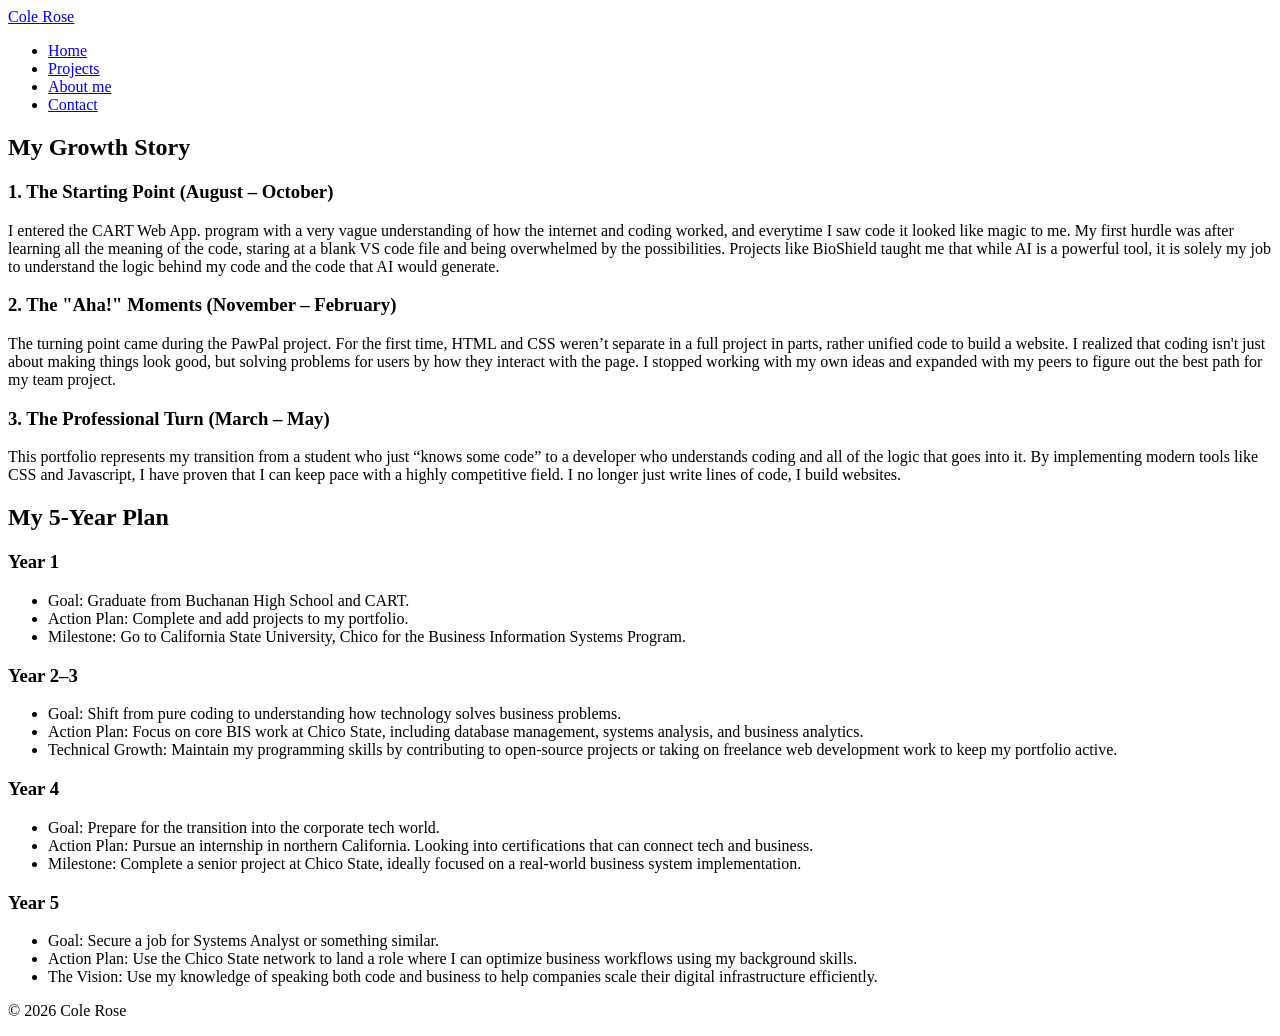
==== about.html @ d7246624 "minor and tasks" ====
<!DOCTYPE html>
<html lang="en">

<head>
    <meta charset="UTF-8" />
    <meta name="viewport" content="width=device-width, initial-scale=1.0" />
    <title>Cole Rose | About Me</title>
    <link rel="stylesheet" href="style.css" />
</head>

<body>

    <header>
        <nav>
            <a class="site-name" href="index.html">Cole Rose</a>
            <ul>
                <li><a href="index.html">Home</a></li>
                <li><a href="projects.html">Projects</a></li>
                <li><a href="about.html" class="active">About me</a></li>
                <li><a href="contact.html">Contact</a></li>
            </ul>
        </nav>
    </header>

    <main id="about-main">

        <section class="about-section" aria-label="About Cole Rose">
            <article class="about" aria-label="My Growth Story">
                <h2>My Growth Story</h2>

                <section>
                    <h3>1. The Starting Point (August – October)</h3>
                    <p>
                        I entered the CART Web App. program with a very vague understanding of how the internet and
                        coding worked, and everytime I saw code it looked like magic to me. My first hurdle was after
                        learning all the meaning of the code, staring at a blank VS code file and being overwhelmed by
                        the possibilities. Projects like BioShield taught me that while AI is a powerful tool, it is
                        solely my job to understand the logic behind my code and the code that AI would generate.
                    </p>
                </section>

                <section>
                    <h3>2. The "Aha!" Moments (November – February)</h3>
                    <p>
                        The turning point came during the PawPal project. For the first time, HTML and CSS weren’t
                        separate in a full project in parts, rather unified code to build a website. I realized that
                        coding isn't just about making things look good, but solving problems for users by how they
                        interact with the page. I stopped working with my own ideas and expanded with my peers to figure
                        out the best path for my team project.
                    </p>
                </section>

                <section>
                    <h3>3. The Professional Turn (March – May)</h3>
                    <p>
                        This portfolio represents my transition from a student who just “knows some code” to a developer
                        who understands coding and all of the logic that goes into it. By implementing modern tools like
                        CSS and Javascript, I have proven that I can keep pace with a highly competitive field. I no
                        longer just write lines of code, I build websites. 
                    </p>
                </section>
            </article>

            <article class="about" aria-label="My 5 Year Plan">
                <h2>My 5-Year Plan</h2>

                <section>
                    <h3>Year 1</h3>
                    <ul>
                        <li>Goal: Graduate from Buchanan High School and CART.</li>
                        <li>Action Plan: Complete and add projects to my portfolio.</li>
                        <li>Milestone: Go to California State University, Chico for the Business Information Systems
                            Program.</li>
                    </ul>
                </section>

                <section>
                    <h3>Year 2–3</h3>
                    <ul>
                        <li>Goal: Shift from pure coding to understanding how technology solves business problems.
                        </li>
                        <li>Action Plan: Focus on core BIS work at Chico State, including database management,
                            systems analysis, and business analytics.</li>
                        <li>Technical Growth: Maintain my programming skills by contributing to open-source projects
                            or taking on freelance web development work to keep my portfolio active.</li>
                    </ul>
                </section>

                <section>
                    <h3>Year 4</h3>
                    <ul>
                        <li>Goal: Prepare for the transition into the corporate tech world.</li>
                        <li>Action Plan: Pursue an internship in northern California. Looking into certifications
                            that can connect tech and business.</li>
                        <li>Milestone: Complete a senior project at Chico State, ideally focused on a real-world
                            business system implementation.</li>
                    </ul>
                </section>

                <section>
                    <h3>Year 5</h3>
                    <ul>
                        <li>Goal: Secure a job for Systems Analyst or something similar.</li>
                        <li>Action Plan: Use the Chico State network to land a role where I can optimize business
                            workflows using my background skills.</li>
                        <li>The Vision: Use my knowledge of speaking both code and business to help companies scale
                            their digital infrastructure efficiently.</li>
                    </ul>
                </section>
            </article>
        </section>
    </main>

    <footer>
        <p>&copy; 2026 Cole Rose</p>
    </footer>

    <script src="main.js"></script>
</body>

</html>
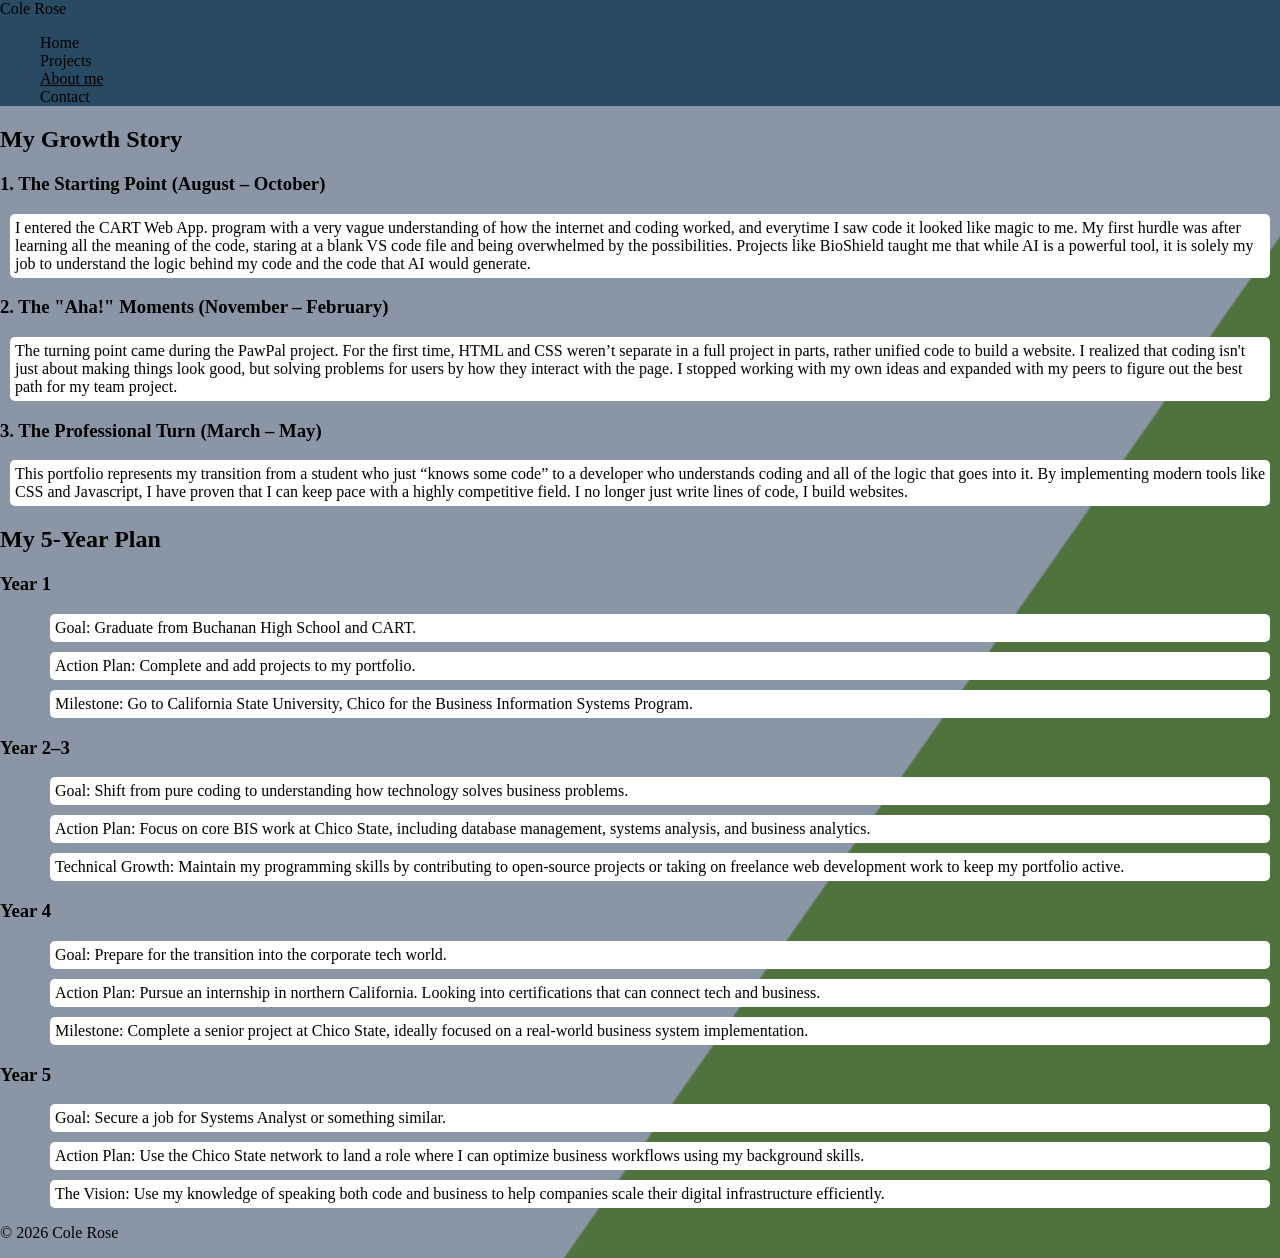
==== commit 4d2b707d: "first css" ====
--- a/about.html
+++ b/about.html
@@ -8,7 +8,7 @@
     <link rel="stylesheet" href="style.css" />
 </head>
 
-<body>
+<body id="about">
 
     <header>
         <nav>
@@ -16,7 +16,7 @@
             <ul>
                 <li><a href="index.html">Home</a></li>
                 <li><a href="projects.html">Projects</a></li>
-                <li><a href="about.html" class="active">About me</a></li>
+                <li><a href="about.html" class="active"><u>About me</u></a></li>
                 <li><a href="contact.html">Contact</a></li>
             </ul>
         </nav>
--- a/style.css
+++ b/style.css
@@ -0,0 +1,46 @@
+body {
+    margin: 0;
+    padding: 0;
+}
+
+body a {
+    color: black;
+    text-decoration: none;
+    list-style-type: none;
+}
+
+a:hover {
+    color: white;
+    text-decoration: underline;
+}
+
+body ul {
+    list-style-type: none;
+}
+
+#index {
+    background-image: url(images/portfolio-index.png);
+    background-repeat: no-repeat;
+    background-size: cover;
+}
+
+#about,
+#contact,
+#projects {
+    background-image: url(images/portfolio-background.png);
+    background-repeat: no-repeat;
+    background-size: cover;
+}
+
+#about section li,
+#about section p {
+    background-color: white;
+    border-radius: 5px;
+    margin: 10px;
+    padding: 5px;
+    list-style-type: none;
+}
+
+header {
+    background-color: #284B63;
+}
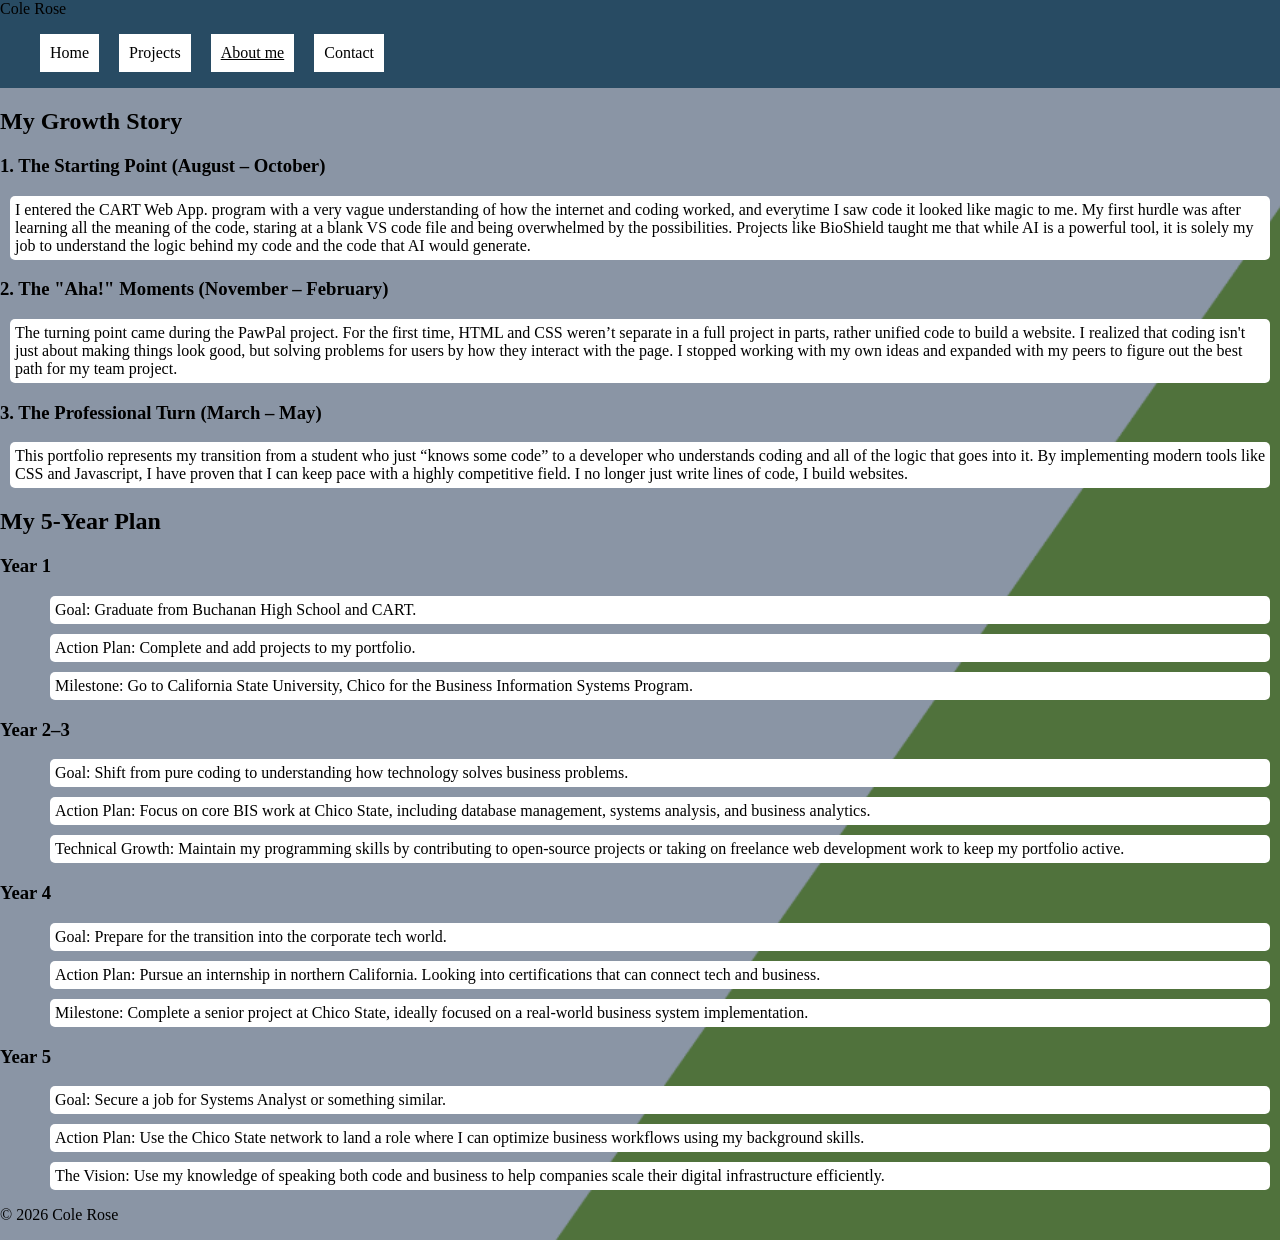
==== commit 19af5dad: "additional css" ====
--- a/about.html
+++ b/about.html
@@ -13,8 +13,7 @@
     <header>
         <nav>
             <a class="site-name" href="index.html">Cole Rose</a>
-            <ul>
-                <li><a href="index.html">Home</a></li>
+            <ul class="head-list">                <li><a href="index.html">Home</a></li>
                 <li><a href="projects.html">Projects</a></li>
                 <li><a href="about.html" class="active"><u>About me</u></a></li>
                 <li><a href="contact.html">Contact</a></li>
--- a/style.css
+++ b/style.css
@@ -42,5 +42,23 @@
 }
 
 header {
+    display: flex;
     background-color: #284B63;
+}
+
+.head-list {
+    display: flex;
+    justify-content: space-around;
+    gap: 20px;
+}
+
+.head-list a {
+    display: flex;
+    justify-content: space-around;
+    padding: 10px;
+    background-color: white;
+}
+
+#cole {
+    border-radius: 50%
 }
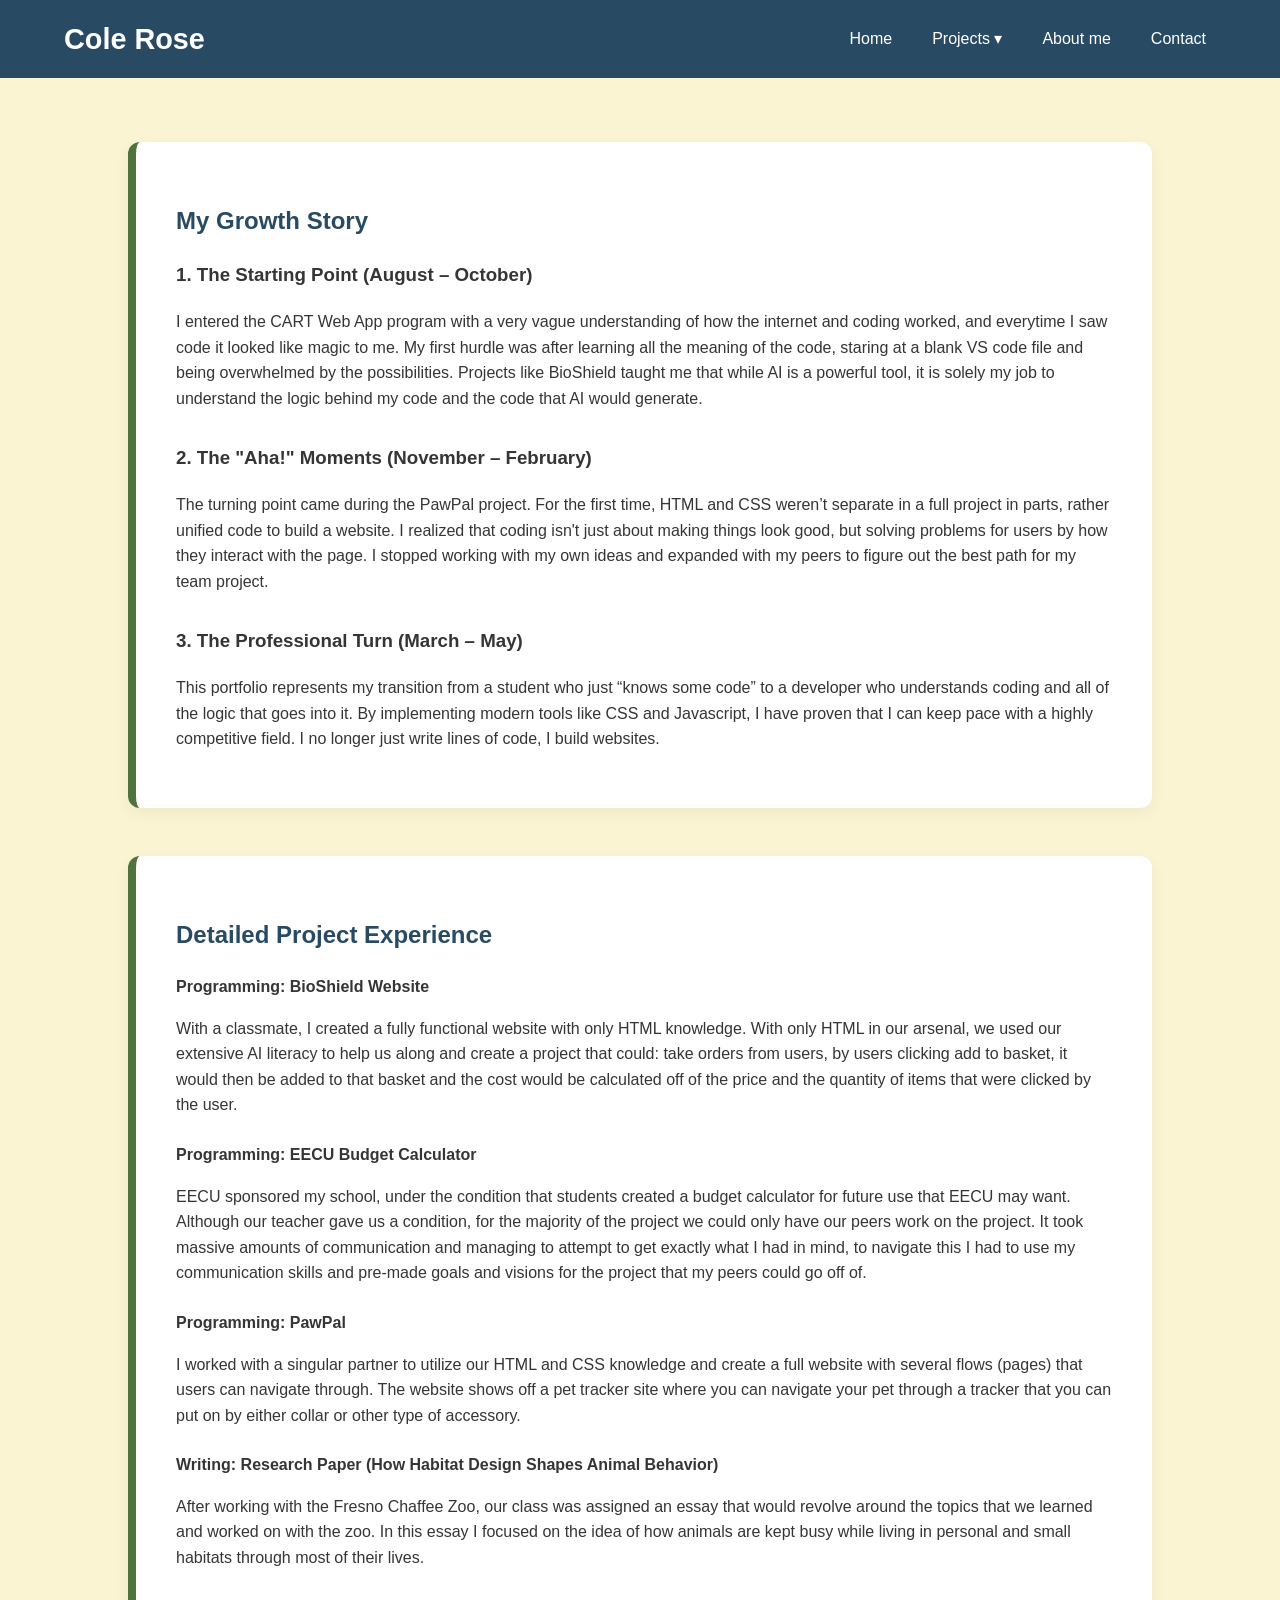
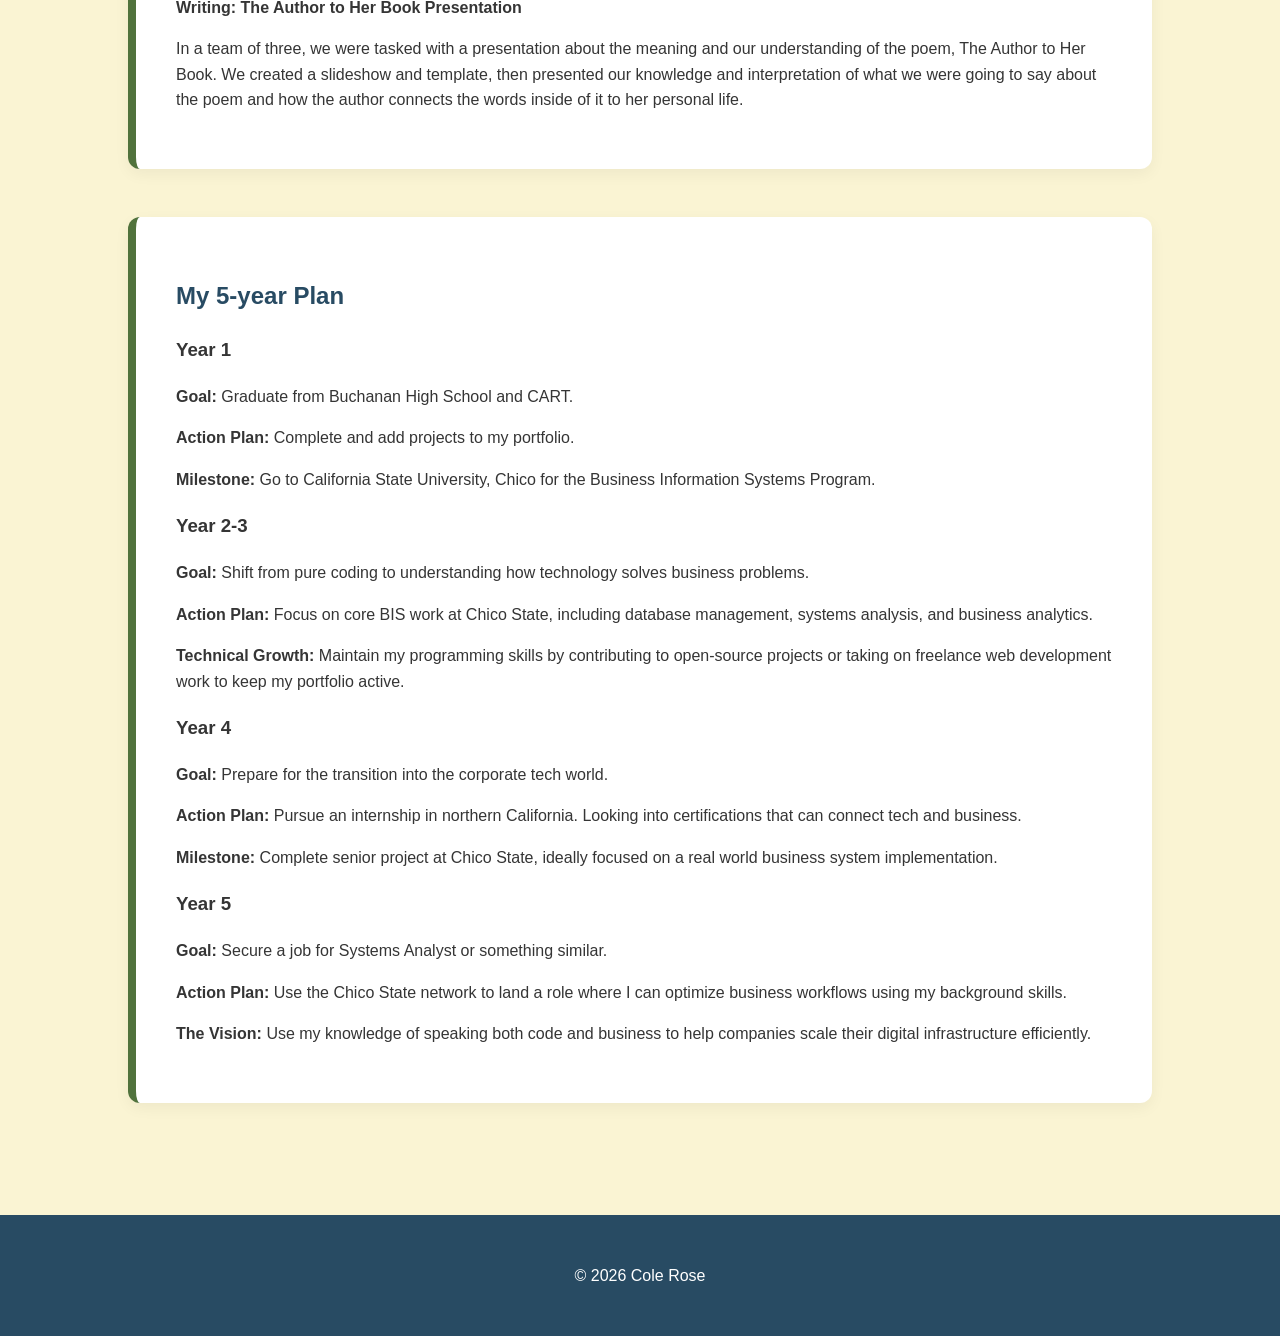
==== commit 0fc6316c: "SO MUCH CSS AND JS COMPLETE OVERGAUK I DONT WANNA DO THIS IN A DAY AGAIN" ====
--- a/about.html
+++ b/about.html
@@ -2,118 +2,147 @@
 <html lang="en">
 
 <head>
-    <meta charset="UTF-8" />
-    <meta name="viewport" content="width=device-width, initial-scale=1.0" />
-    <title>Cole Rose | About Me</title>
-    <link rel="stylesheet" href="style.css" />
+    <meta charset="UTF-8">
+    <meta name="viewport" content="width=device-width, initial-scale=1.0">
+    <title>Cole Rose | About & Growth</title>
+    <link rel="stylesheet" href="style.css">
 </head>
 
-<body id="about">
-
+<body>
     <header>
+        <a class="site-name" href="index.html">Cole Rose</a>
         <nav>
-            <a class="site-name" href="index.html">Cole Rose</a>
-            <ul class="head-list">                <li><a href="index.html">Home</a></li>
-                <li><a href="projects.html">Projects</a></li>
-                <li><a href="about.html" class="active"><u>About me</u></a></li>
+            <ul class="head-list">
+                <li><a href="index.html">Home</a></li>
+                <li class="dropdown">
+                    <a href="projects.html">Projects ▾</a>
+                    <ul class="dropdown-menu">
+                        <li><a href="projects.html">View All Projects</a></li>
+                    </ul>
+                </li>
+                <li><a href="about.html" class="active">About me</a></li>
                 <li><a href="contact.html">Contact</a></li>
             </ul>
         </nav>
     </header>
 
-    <main id="about-main">
+    <main class="container">
+        <article class="case-study-card">
+            <h2 style="color: var(--primary-blue);">My Growth Story</h2>
+            <div style="margin-bottom: 2rem;">
+                <h3>1. The Starting Point (August – October)</h3>
+                <p>I entered the CART Web App program with a very vague understanding of how the internet and coding
+                    worked, and everytime I saw code it looked like magic to me. My first hurdle was after learning all
+                    the meaning of the code, staring at a blank VS code file and being overwhelmed by the possibilities.
+                    Projects like BioShield taught me that while AI is a powerful tool, it is solely my job to
+                    understand the logic behind my code and the code that AI would generate.</p>
+            </div>
+            <div style="margin-bottom: 2rem;">
+                <h3>2. The "Aha!" Moments (November – February)</h3>
+                <p>The turning point came during the PawPal project. For the first time, HTML and CSS weren’t separate
+                    in a full project in parts, rather unified code to build a website. I realized that coding isn't
+                    just about making things look good, but solving problems for users by how they interact with the
+                    page. I stopped working with my own ideas and expanded with my peers to figure out the best path for
+                    my team project.</p>
+            </div>
+            <div>
+                <h3>3. The Professional Turn (March – May)</h3>
+                <p>This portfolio represents my transition from a student who just “knows some code” to a developer who
+                    understands coding and all of the logic that goes into it. By implementing modern tools like CSS and
+                    Javascript, I have proven that I can keep pace with a highly competitive field. I no longer just
+                    write lines of code, I build websites.</p>
+            </div>
+        </article>
 
-        <section class="about-section" aria-label="About Cole Rose">
-            <article class="about" aria-label="My Growth Story">
-                <h2>My Growth Story</h2>
+        <article class="case-study-card">
+            <h2 style="color: var(--primary-blue);">Detailed Project Experience</h2>
 
-                <section>
-                    <h3>1. The Starting Point (August – October)</h3>
-                    <p>
-                        I entered the CART Web App. program with a very vague understanding of how the internet and
-                        coding worked, and everytime I saw code it looked like magic to me. My first hurdle was after
-                        learning all the meaning of the code, staring at a blank VS code file and being overwhelmed by
-                        the possibilities. Projects like BioShield taught me that while AI is a powerful tool, it is
-                        solely my job to understand the logic behind my code and the code that AI would generate.
-                    </p>
-                </section>
+            <div style="margin-bottom: 1.5rem;">
+                <strong>Programming: BioShield Website</strong>
+                <p>With a classmate, I created a fully functional website with only HTML knowledge. With only HTML in
+                    our arsenal, we used our extensive AI literacy to help us along and create a project that could:
+                    take orders from users, by users clicking add to basket, it would then be added to that basket and
+                    the cost would be calculated off of the price and the quantity of items that were clicked by the
+                    user.</p>
+            </div>
 
-                <section>
-                    <h3>2. The "Aha!" Moments (November – February)</h3>
-                    <p>
-                        The turning point came during the PawPal project. For the first time, HTML and CSS weren’t
-                        separate in a full project in parts, rather unified code to build a website. I realized that
-                        coding isn't just about making things look good, but solving problems for users by how they
-                        interact with the page. I stopped working with my own ideas and expanded with my peers to figure
-                        out the best path for my team project.
-                    </p>
-                </section>
+            <div style="margin-bottom: 1.5rem;">
+                <strong>Programming: EECU Budget Calculator</strong>
+                <p>EECU sponsored my school, under the condition that students created a budget calculator for future
+                    use that EECU may want. Although our teacher gave us a condition, for the majority of the project we
+                    could only have our peers work on the project. It took massive amounts of communication and managing
+                    to attempt to get exactly what I had in mind, to navigate this I had to use my communication skills
+                    and pre-made goals and visions for the project that my peers could go off of.</p>
+            </div>
 
-                <section>
-                    <h3>3. The Professional Turn (March – May)</h3>
-                    <p>
-                        This portfolio represents my transition from a student who just “knows some code” to a developer
-                        who understands coding and all of the logic that goes into it. By implementing modern tools like
-                        CSS and Javascript, I have proven that I can keep pace with a highly competitive field. I no
-                        longer just write lines of code, I build websites. 
-                    </p>
-                </section>
-            </article>
+            <div style="margin-bottom: 1.5rem;">
+                <strong>Programming: PawPal</strong>
+                <p>I worked with a singular partner to utilize our HTML and CSS knowledge and create a full website with
+                    several flows (pages) that users can navigate through. The website shows off a pet tracker site
+                    where you can navigate your pet through a tracker that you can put on by either collar or other type
+                    of accessory.</p>
+            </div>
 
-            <article class="about" aria-label="My 5 Year Plan">
-                <h2>My 5-Year Plan</h2>
+            <div style="margin-bottom: 1.5rem;">
+                <strong>Writing: Research Paper (How Habitat Design Shapes Animal Behavior)</strong>
+                <p>After working with the Fresno Chaffee Zoo, our class was assigned an essay that would revolve around
+                    the topics that we learned and worked on with the zoo. In this essay I focused on the idea of how
+                    animals are kept busy while living in personal and small habitats through most of their lives.</p>
+            </div>
 
-                <section>
-                    <h3>Year 1</h3>
-                    <ul>
-                        <li>Goal: Graduate from Buchanan High School and CART.</li>
-                        <li>Action Plan: Complete and add projects to my portfolio.</li>
-                        <li>Milestone: Go to California State University, Chico for the Business Information Systems
-                            Program.</li>
-                    </ul>
-                </section>
+            <div>
+                <strong>Writing: The Author to Her Book Presentation</strong>
+                <p>In a team of three, we were tasked with a presentation about the meaning and our understanding of the
+                    poem, The Author to Her Book. We created a slideshow and template, then presented our knowledge and
+                    interpretation of what we were going to say about the poem and how the author connects the words
+                    inside of it to her personal life.</p>
+            </div>
+        </article>
 
-                <section>
-                    <h3>Year 2–3</h3>
-                    <ul>
-                        <li>Goal: Shift from pure coding to understanding how technology solves business problems.
-                        </li>
-                        <li>Action Plan: Focus on core BIS work at Chico State, including database management,
-                            systems analysis, and business analytics.</li>
-                        <li>Technical Growth: Maintain my programming skills by contributing to open-source projects
-                            or taking on freelance web development work to keep my portfolio active.</li>
-                    </ul>
-                </section>
+        <article class="case-study-card">
+            <h2 style="color: var(--primary-blue);">My 5-year Plan</h2>
 
-                <section>
-                    <h3>Year 4</h3>
-                    <ul>
-                        <li>Goal: Prepare for the transition into the corporate tech world.</li>
-                        <li>Action Plan: Pursue an internship in northern California. Looking into certifications
-                            that can connect tech and business.</li>
-                        <li>Milestone: Complete a senior project at Chico State, ideally focused on a real-world
-                            business system implementation.</li>
-                    </ul>
-                </section>
+            <div class="plan-year">
+                <h3>Year 1</h3>
+                <p><strong>Goal:</strong> Graduate from Buchanan High School and CART.</p>
+                <p><strong>Action Plan:</strong> Complete and add projects to my portfolio.</p>
+                <p><strong>Milestone:</strong> Go to California State University, Chico for the Business Information
+                    Systems Program.</p>
+            </div>
 
-                <section>
-                    <h3>Year 5</h3>
-                    <ul>
-                        <li>Goal: Secure a job for Systems Analyst or something similar.</li>
-                        <li>Action Plan: Use the Chico State network to land a role where I can optimize business
-                            workflows using my background skills.</li>
-                        <li>The Vision: Use my knowledge of speaking both code and business to help companies scale
-                            their digital infrastructure efficiently.</li>
-                    </ul>
-                </section>
-            </article>
-        </section>
+            <div class="plan-year">
+                <h3>Year 2-3</h3>
+                <p><strong>Goal:</strong> Shift from pure coding to understanding how technology solves business
+                    problems.</p>
+                <p><strong>Action Plan:</strong> Focus on core BIS work at Chico State, including database management,
+                    systems analysis, and business analytics.</p>
+                <p><strong>Technical Growth:</strong> Maintain my programming skills by contributing to open-source
+                    projects or taking on freelance web development work to keep my portfolio active.</p>
+            </div>
+
+            <div class="plan-year">
+                <h3>Year 4</h3>
+                <p><strong>Goal:</strong> Prepare for the transition into the corporate tech world.</p>
+                <p><strong>Action Plan:</strong> Pursue an internship in northern California. Looking into
+                    certifications that can connect tech and business.</p>
+                <p><strong>Milestone:</strong> Complete senior project at Chico State, ideally focused on a real world
+                    business system implementation.</p>
+            </div>
+
+            <div class="plan-year">
+                <h3>Year 5</h3>
+                <p><strong>Goal:</strong> Secure a job for Systems Analyst or something similar.</p>
+                <p><strong>Action Plan:</strong> Use the Chico State network to land a role where I can optimize
+                    business workflows using my background skills.</p>
+                <p><strong>The Vision:</strong> Use my knowledge of speaking both code and business to help companies
+                    scale their digital infrastructure efficiently.</p>
+            </div>
+        </article>
     </main>
 
     <footer>
         <p>&copy; 2026 Cole Rose</p>
     </footer>
-
     <script src="main.js"></script>
 </body>
 
--- a/style.css
+++ b/style.css
@@ -1,64 +1,267 @@
+:root {
+    --primary-blue: #284B63;
+    --accent-green: #50723C;
+    --neutral-gray: #8A95A5;
+    --cream-bg: #FAF4D3;
+    --text-dark: #353535;
+    --white: #ffffff;
+    --transition: all 0.3s ease;
+}
+
 body {
     margin: 0;
     padding: 0;
-}
-
-body a {
-    color: black;
+    font-family: 'Segoe UI', Tahoma, Geneva, Verdana, sans-serif;
+    color: var(--text-dark);
+    line-height: 1.6;
+    overflow-x: hidden;
+    background-color: var(--cream-bg);
+
+}
+
+header {
+    display: flex;
+    justify-content: space-between;
+    align-items: center;
+    padding: 1rem 5%;
+    background-color: var(--primary-blue);
+    position: sticky;
+    top: 0;
+    z-index: 1000;
+    transition: var(--transition);
+}
+
+.nav-scrolled {
+    background-color: rgba(40, 75, 99, 0.98);
+    padding: 0.6rem 5%;
+    box-shadow: 0 4px 10px rgba(0, 0, 0, 0.3);
+}
+
+.site-name {
+    color: white;
+    font-size: clamp(1.2rem, 5vw, 1.8rem);
+    font-weight: bold;
     text-decoration: none;
-    list-style-type: none;
-}
-
-a:hover {
-    color: white;
-    text-decoration: underline;
-}
-
-body ul {
-    list-style-type: none;
-}
-
-#index {
-    background-image: url(images/portfolio-index.png);
-    background-repeat: no-repeat;
-    background-size: cover;
-}
-
-#about,
-#contact,
-#projects {
-    background-image: url(images/portfolio-background.png);
-    background-repeat: no-repeat;
-    background-size: cover;
-}
-
-#about section li,
-#about section p {
+}
+
+.head-list {
+    display: flex;
+    gap: 20px;
+    list-style: none;
+    margin: 0;
+    padding: 0;
+    align-items: center;
+}
+
+.head-list a {
+    color: white;
+    text-decoration: none;
+    padding: 5px 10px;
+    transition: var(--transition);
+}
+
+.dropdown {
+    position: relative;
+}
+
+.dropdown-menu {
+    display: none;
+    position: absolute;
+    top: 100%;
+    left: 0;
+    background-color: var(--primary-blue);
+    list-style: none;
+    padding: 10px 0;
+    min-width: 180px;
+    box-shadow: 0 8px 16px rgba(0, 0, 0, 0.2);
+}
+
+.dropdown:hover .dropdown-menu {
+    display: block;
+}
+
+.dropdown-menu li a {
+    display: block;
+    padding: 10px 20px;
+    font-size: 0.9rem;
+}
+
+.dropdown-menu li a:hover {
+    background: var(--accent-green);
+}
+
+#home-main {
+    height: 90vh;
+    display: flex;
+    flex-direction: column;
+    justify-content: center;
+    align-items: center;
+    background: linear-gradient(135deg, var(--cream-bg) 25%, var(--neutral-gray) 25%, var(--neutral-gray) 50%, var(--accent-green) 50%, var(--accent-green) 75%, var(--primary-blue) 75%);
+    text-align: center;
+}
+
+.self-image-circle {
+    width: 220px;
+    height: 220px;
+    border-radius: 50%;
+    overflow: hidden;
+    border: 6px solid white;
+    box-shadow: 0 10px 30px rgba(0, 0, 0, 0.2);
+    margin-bottom: 2rem;
+}
+
+.self-image-circle img {
+    width: 100%;
+    height: 100%;
+    object-fit: cover;
+}
+
+.hero-text p {
+    background: white;
+    padding: 12px 24px;
+    display: inline-block;
+    margin: 5px;
+    font-weight: bold;
+    border-radius: 4px;
+}
+
+.container {
+    padding: 5% 10%;
+}
+
+.project-grid {
+    display: grid;
+    grid-template-columns: repeat(auto-fit, minmax(250px, 1fr));
+    gap: 20px;
+    margin-top: 2rem;
+}
+
+.project-card-btn {
+    background: white;
+    border: none;
+    padding: 3rem 1rem;
+    border-radius: 12px;
+    box-shadow: 0 5px 15px rgba(0, 0, 0, 0.1);
+    cursor: pointer;
+    transition: var(--transition);
+    font-weight: bold;
+    font-size: 1.1rem;
+    color: var(--primary-blue);
+    border-bottom: 5px solid var(--accent-green);
+}
+
+.project-card-btn:hover {
+    transform: translateY(-5px);
+    background: var(--primary-blue);
+    color: white;
+}
+
+.modal {
+    display: none;
+    position: fixed;
+    z-index: 2000;
+    left: 0;
+    top: 0;
+    width: 100%;
+    height: 100%;
+    background-color: rgba(0, 0, 0, 0.8);
+    backdrop-filter: blur(5px);
+}
+
+.modal-content {
     background-color: white;
-    border-radius: 5px;
-    margin: 10px;
-    padding: 5px;
-    list-style-type: none;
-}
-
-header {
-    display: flex;
-    background-color: #284B63;
-}
-
-.head-list {
-    display: flex;
-    justify-content: space-around;
-    gap: 20px;
-}
-
-.head-list a {
-    display: flex;
-    justify-content: space-around;
-    padding: 10px;
-    background-color: white;
-}
-
-#cole {
-    border-radius: 50%
+    margin: 10% auto;
+    padding: 3rem;
+    border-radius: 12px;
+    width: 80%;
+    max-width: 700px;
+    position: relative;
+    animation: reveal 0.4s ease;
+}
+
+.close-modal {
+    position: absolute;
+    right: 20px;
+    top: 10px;
+    font-size: 2rem;
+    cursor: pointer;
+    color: var(--neutral-gray);
+}
+
+.case-study-card {
+    background: white;
+    padding: 2.5rem;
+    margin-bottom: 3rem;
+    border-radius: 12px;
+    border-left: 8px solid var(--accent-green);
+    box-shadow: 0 5px 15px rgba(0, 0, 0, 0.05);
+}
+
+.contact-layout {
+    display: grid;
+    grid-template-columns: 1fr 1fr;
+    gap: 4rem;
+    align-items: start;
+}
+
+.contact-form-section input,
+.contact-form-section textarea {
+    width: 100%;
+    padding: 12px;
+    margin: 10px 0;
+    border: 1px solid #ddd;
+    border-radius: 4px;
+    box-sizing: border-box;
+}
+
+.submit-btn {
+    background: var(--primary-blue);
+    color: white;
+    padding: 12px 30px;
+    border: none;
+    border-radius: 4px;
+    cursor: pointer;
+    font-weight: bold;
+}
+
+.html-resume {
+    background: white;
+    padding: 2rem;
+    border-radius: 12px;
+    border-left: 8px solid var(--accent-green);
+    box-shadow: 0 5px 15px rgba(0, 0, 0, 0.05);
+    margin-top: 3rem;
+}
+
+.resume-col {
+    text-align: center;
+    display: flex;
+    flex-direction: column;
+    align-items: center;
+}
+
+.resume-preview img {
+    width: 100%;
+    max-width: 400px;
+    border: 1px solid #ddd;
+    box-shadow: 0 4px 10px rgba(0, 0, 0, 0.1);
+}
+
+@keyframes reveal {
+    from {
+        opacity: 0;
+        transform: translateY(30px);
+    }
+
+    to {
+        opacity: 1;
+        transform: translateY(0);
+    }
+}
+
+footer {
+    text-align: center;
+    padding: 2rem;
+    background: var(--primary-blue);
+    color: white;
 }
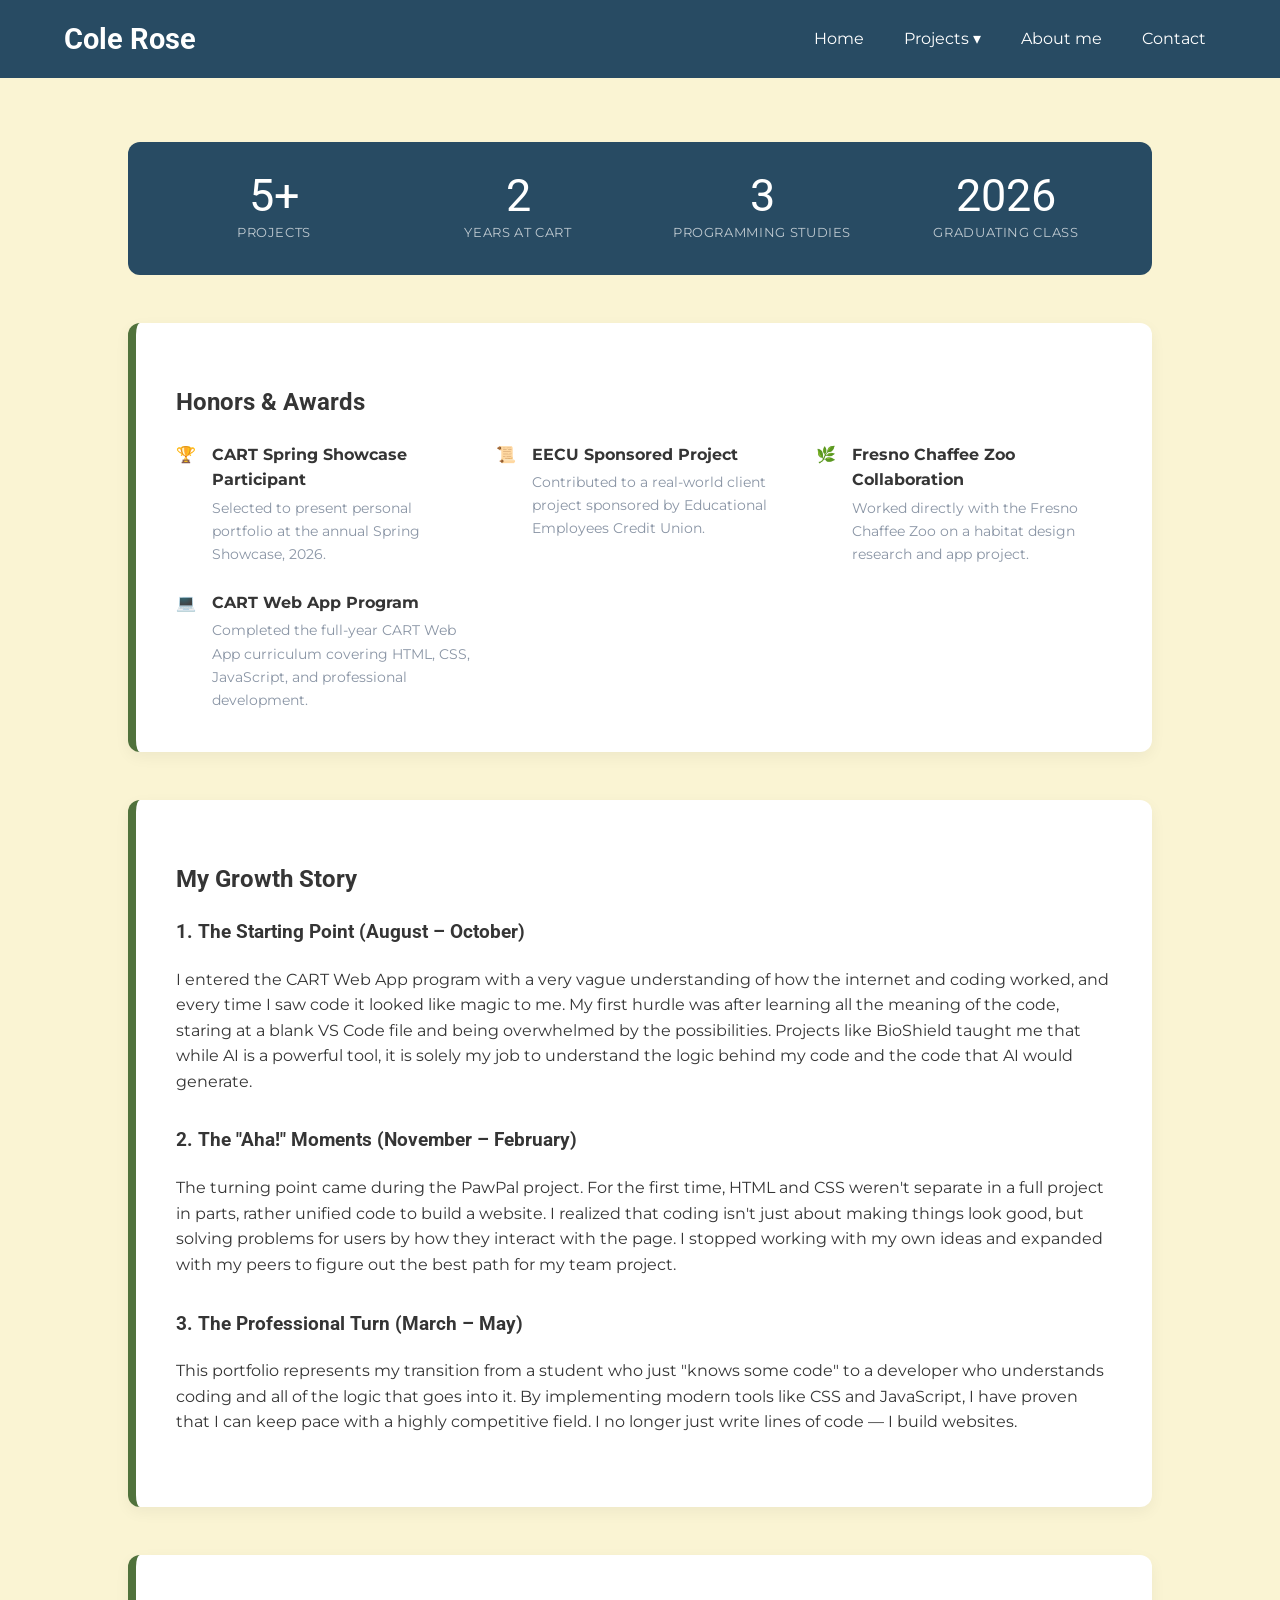
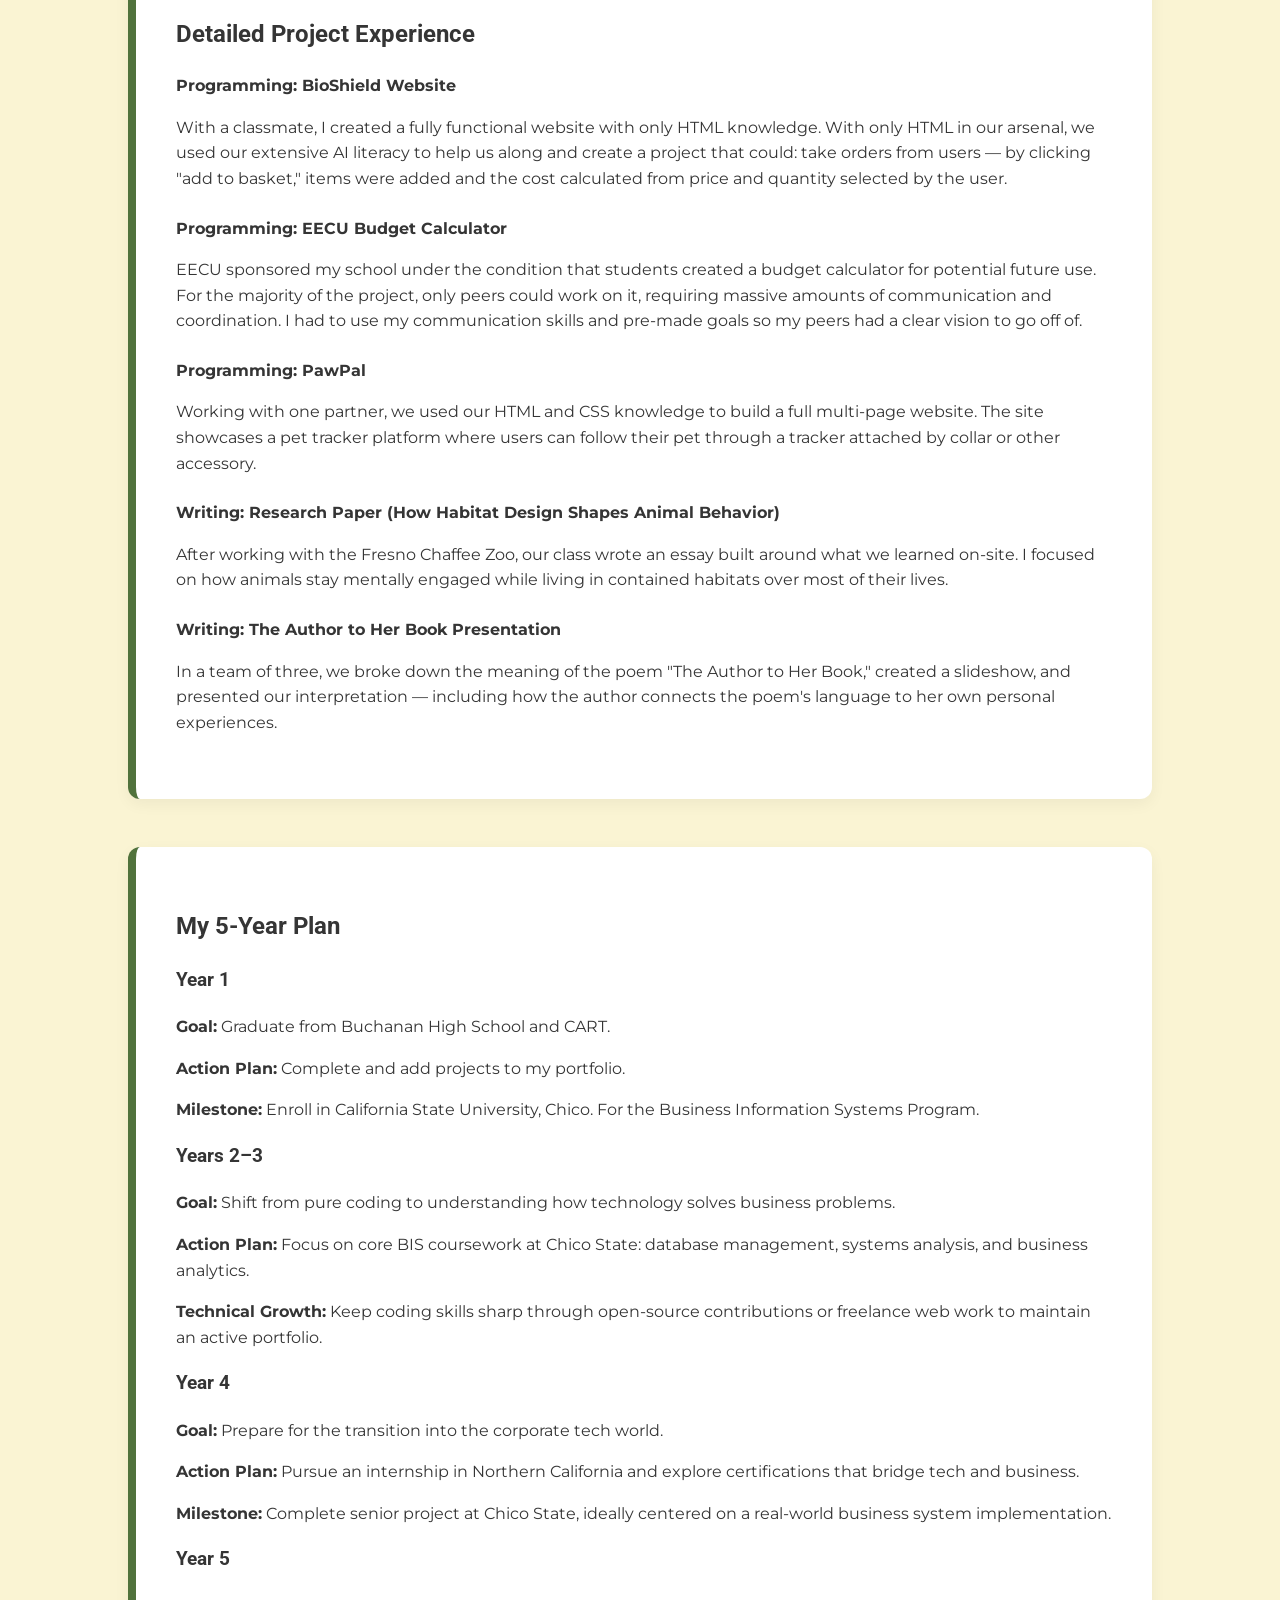
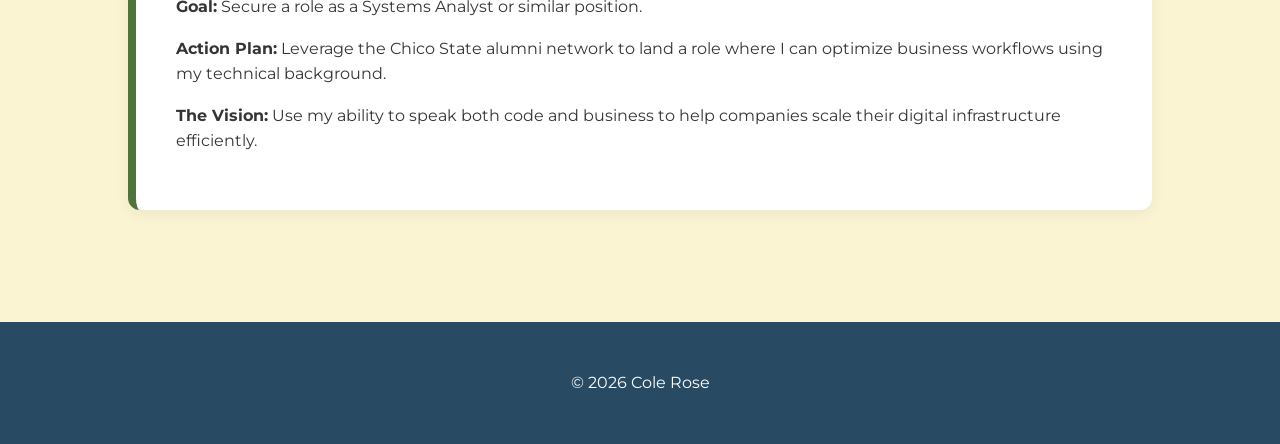
==== commit 8eb83e1f: "tweaks tweaks tweaks, final touch ups" ====
--- a/about.html
+++ b/about.html
@@ -5,10 +5,18 @@
     <meta charset="UTF-8">
     <meta name="viewport" content="width=device-width, initial-scale=1.0">
     <title>Cole Rose | About & Growth</title>
+
+    <link rel="preconnect" href="https://fonts.googleapis.com">
+    <link rel="preconnect" href="https://fonts.gstatic.com" crossorigin>
+    <link
+        href="https://fonts.googleapis.com/css2?family=Roboto:wght@700;900&family=Montserrat:ital,wght@0,400;0,600;1,400&display=swap"
+        rel="stylesheet">
+
     <link rel="stylesheet" href="style.css">
 </head>
 
 <body>
+
     <header>
         <a class="site-name" href="index.html">Cole Rose</a>
         <nav>
@@ -27,122 +35,186 @@
     </header>
 
     <main class="container">
-        <article class="case-study-card">
-            <h2 style="color: var(--primary-blue);">My Growth Story</h2>
-            <div style="margin-bottom: 2rem;">
+
+        <!-- quick stats at the top, just a visual thing to show what i've done at a glance -->
+        <section class="stats-bar">
+            <div class="stat-item">
+                <span class="stat-number">5+</span>
+                <span class="stat-label">Projects</span>
+            </div>
+            <div class="stat-item">
+                <span class="stat-number">2</span>
+                <span class="stat-label">Years at CART</span>
+            </div>
+            <div class="stat-item">
+                <span class="stat-number">3</span>
+                <span class="stat-label">Programming Studies</span>
+            </div>
+            <div class="stat-item">
+                <span class="stat-number">2026</span>
+                <span class="stat-label">Graduating Class</span>
+            </div>
+        </section>
+
+        <!-- honors section -->
+        <article class="case-study-card">
+            <h2>Honors &amp; Awards</h2>
+
+            <!-- tried using a grid here but just went with stacked divs, simpler -->
+            <div class="honors-grid">
+                <div class="honor-item">
+                    <span class="honor-icon">🏆</span>
+                    <div>
+                        <strong>CART Spring Showcase Participant</strong>
+                        <p>Selected to present personal portfolio at the annual Spring Showcase, 2026.</p>
+                    </div>
+                </div>
+                <div class="honor-item">
+                    <span class="honor-icon">📜</span>
+                    <div>
+                        <strong>EECU Sponsored Project</strong>
+                        <p>Contributed to a real-world client project sponsored by Educational Employees Credit Union.
+                        </p>
+                    </div>
+                </div>
+                <div class="honor-item">
+                    <span class="honor-icon">🌿</span>
+                    <div>
+                        <strong>Fresno Chaffee Zoo Collaboration</strong>
+                        <p>Worked directly with the Fresno Chaffee Zoo on a habitat design research and app project.</p>
+                    </div>
+                </div>
+                <div class="honor-item">
+                    <span class="honor-icon">💻</span>
+                    <div>
+                        <strong>CART Web App Program</strong>
+                        <p>Completed the full-year CART Web App curriculum covering HTML, CSS, JavaScript, and
+                            professional development.</p>
+                    </div>
+                </div>
+            </div>
+        </article>
+
+        <article class="case-study-card">
+            <h2>My Growth Story</h2>
+
+            <div class="growth-section">
                 <h3>1. The Starting Point (August – October)</h3>
                 <p>I entered the CART Web App program with a very vague understanding of how the internet and coding
-                    worked, and everytime I saw code it looked like magic to me. My first hurdle was after learning all
-                    the meaning of the code, staring at a blank VS code file and being overwhelmed by the possibilities.
+                    worked, and every time I saw code it looked like magic to me. My first hurdle was after learning all
+                    the meaning of the code, staring at a blank VS Code file and being overwhelmed by the possibilities.
                     Projects like BioShield taught me that while AI is a powerful tool, it is solely my job to
                     understand the logic behind my code and the code that AI would generate.</p>
             </div>
-            <div style="margin-bottom: 2rem;">
+
+            <div class="growth-section">
                 <h3>2. The "Aha!" Moments (November – February)</h3>
-                <p>The turning point came during the PawPal project. For the first time, HTML and CSS weren’t separate
+                <p>The turning point came during the PawPal project. For the first time, HTML and CSS weren't separate
                     in a full project in parts, rather unified code to build a website. I realized that coding isn't
                     just about making things look good, but solving problems for users by how they interact with the
                     page. I stopped working with my own ideas and expanded with my peers to figure out the best path for
                     my team project.</p>
             </div>
-            <div>
+
+            <div class="growth-section">
                 <h3>3. The Professional Turn (March – May)</h3>
-                <p>This portfolio represents my transition from a student who just “knows some code” to a developer who
+                <p>This portfolio represents my transition from a student who just "knows some code" to a developer who
                     understands coding and all of the logic that goes into it. By implementing modern tools like CSS and
-                    Javascript, I have proven that I can keep pace with a highly competitive field. I no longer just
-                    write lines of code, I build websites.</p>
-            </div>
-        </article>
-
-        <article class="case-study-card">
-            <h2 style="color: var(--primary-blue);">Detailed Project Experience</h2>
-
-            <div style="margin-bottom: 1.5rem;">
+                    JavaScript, I have proven that I can keep pace with a highly competitive field. I no longer just
+                    write lines of code — I build websites.</p>
+            </div>
+        </article>
+
+        <!-- detailed breakdown of each project, more depth than the modal cards on projects.html -->
+        <article class="case-study-card">
+            <h2>Detailed Project Experience</h2>
+
+            <div class="project-entry">
                 <strong>Programming: BioShield Website</strong>
                 <p>With a classmate, I created a fully functional website with only HTML knowledge. With only HTML in
                     our arsenal, we used our extensive AI literacy to help us along and create a project that could:
-                    take orders from users, by users clicking add to basket, it would then be added to that basket and
-                    the cost would be calculated off of the price and the quantity of items that were clicked by the
-                    user.</p>
-            </div>
-
-            <div style="margin-bottom: 1.5rem;">
+                    take orders from users — by clicking "add to basket," items were added and the cost calculated from
+                    price and quantity selected by the user.</p>
+            </div>
+
+            <div class="project-entry">
                 <strong>Programming: EECU Budget Calculator</strong>
-                <p>EECU sponsored my school, under the condition that students created a budget calculator for future
-                    use that EECU may want. Although our teacher gave us a condition, for the majority of the project we
-                    could only have our peers work on the project. It took massive amounts of communication and managing
-                    to attempt to get exactly what I had in mind, to navigate this I had to use my communication skills
-                    and pre-made goals and visions for the project that my peers could go off of.</p>
-            </div>
-
-            <div style="margin-bottom: 1.5rem;">
+                <p>EECU sponsored my school under the condition that students created a budget calculator for potential
+                    future use. For the majority of the project, only peers could work on it, requiring massive amounts
+                    of communication and coordination. I had to use my communication skills and pre-made goals so my
+                    peers had a clear vision to go off of.</p>
+            </div>
+
+            <div class="project-entry">
                 <strong>Programming: PawPal</strong>
-                <p>I worked with a singular partner to utilize our HTML and CSS knowledge and create a full website with
-                    several flows (pages) that users can navigate through. The website shows off a pet tracker site
-                    where you can navigate your pet through a tracker that you can put on by either collar or other type
-                    of accessory.</p>
-            </div>
-
-            <div style="margin-bottom: 1.5rem;">
+                <p>Working with one partner, we used our HTML and CSS knowledge to build a full multi-page website. The
+                    site showcases a pet tracker platform where users can follow their pet through a tracker attached
+                    by collar or other accessory.</p>
+            </div>
+
+            <div class="project-entry">
                 <strong>Writing: Research Paper (How Habitat Design Shapes Animal Behavior)</strong>
-                <p>After working with the Fresno Chaffee Zoo, our class was assigned an essay that would revolve around
-                    the topics that we learned and worked on with the zoo. In this essay I focused on the idea of how
-                    animals are kept busy while living in personal and small habitats through most of their lives.</p>
-            </div>
-
-            <div>
+                <p>After working with the Fresno Chaffee Zoo, our class wrote an essay built around what we learned
+                    on-site. I focused on how animals stay mentally engaged while living in contained habitats over most
+                    of their lives.</p>
+            </div>
+
+            <div class="project-entry">
                 <strong>Writing: The Author to Her Book Presentation</strong>
-                <p>In a team of three, we were tasked with a presentation about the meaning and our understanding of the
-                    poem, The Author to Her Book. We created a slideshow and template, then presented our knowledge and
-                    interpretation of what we were going to say about the poem and how the author connects the words
-                    inside of it to her personal life.</p>
-            </div>
-        </article>
-
-        <article class="case-study-card">
-            <h2 style="color: var(--primary-blue);">My 5-year Plan</h2>
+                <p>In a team of three, we broke down the meaning of the poem "The Author to Her Book," created a
+                    slideshow, and presented our interpretation — including how the author connects the poem's language
+                    to her own personal experiences.</p>
+            </div>
+        </article>
+
+        <!-- 5 year plan section -->
+        <article class="case-study-card">
+            <h2>My 5-Year Plan</h2>
 
             <div class="plan-year">
                 <h3>Year 1</h3>
                 <p><strong>Goal:</strong> Graduate from Buchanan High School and CART.</p>
                 <p><strong>Action Plan:</strong> Complete and add projects to my portfolio.</p>
-                <p><strong>Milestone:</strong> Go to California State University, Chico for the Business Information
+                <p><strong>Milestone:</strong> Enroll in California State University, Chico. For the Business
+                    Information
                     Systems Program.</p>
             </div>
 
             <div class="plan-year">
-                <h3>Year 2-3</h3>
+                <h3>Years 2–3</h3>
                 <p><strong>Goal:</strong> Shift from pure coding to understanding how technology solves business
                     problems.</p>
-                <p><strong>Action Plan:</strong> Focus on core BIS work at Chico State, including database management,
+                <p><strong>Action Plan:</strong> Focus on core BIS coursework at Chico State: database management,
                     systems analysis, and business analytics.</p>
-                <p><strong>Technical Growth:</strong> Maintain my programming skills by contributing to open-source
-                    projects or taking on freelance web development work to keep my portfolio active.</p>
+                <p><strong>Technical Growth:</strong> Keep coding skills sharp through open-source contributions or
+                    freelance web work to maintain an active portfolio.</p>
             </div>
 
             <div class="plan-year">
                 <h3>Year 4</h3>
                 <p><strong>Goal:</strong> Prepare for the transition into the corporate tech world.</p>
-                <p><strong>Action Plan:</strong> Pursue an internship in northern California. Looking into
-                    certifications that can connect tech and business.</p>
-                <p><strong>Milestone:</strong> Complete senior project at Chico State, ideally focused on a real world
+                <p><strong>Action Plan:</strong> Pursue an internship in Northern California and explore certifications
+                    that bridge tech and business.</p>
+                <p><strong>Milestone:</strong> Complete senior project at Chico State, ideally centered on a real-world
                     business system implementation.</p>
             </div>
 
             <div class="plan-year">
                 <h3>Year 5</h3>
-                <p><strong>Goal:</strong> Secure a job for Systems Analyst or something similar.</p>
-                <p><strong>Action Plan:</strong> Use the Chico State network to land a role where I can optimize
-                    business workflows using my background skills.</p>
-                <p><strong>The Vision:</strong> Use my knowledge of speaking both code and business to help companies
-                    scale their digital infrastructure efficiently.</p>
-            </div>
-        </article>
+                <p><strong>Goal:</strong> Secure a role as a Systems Analyst or similar position.</p>
+                <p><strong>Action Plan:</strong> Leverage the Chico State alumni network to land a role where I can
+                    optimize business workflows using my technical background.</p>
+                <p><strong>The Vision:</strong> Use my ability to speak both code and business to help companies scale
+                    their digital infrastructure efficiently.</p>
+            </div>
+        </article>
+
     </main>
 
     <footer>
         <p>&copy; 2026 Cole Rose</p>
     </footer>
+
     <script src="main.js"></script>
 </body>
 
--- a/style.css
+++ b/style.css
@@ -1,3 +1,4 @@
+/* color variables so I dont have to remember the hex codes every time */
 :root {
     --primary-blue: #284B63;
     --accent-green: #50723C;
@@ -5,19 +6,37 @@
     --cream-bg: #FAF4D3;
     --text-dark: #353535;
     --white: #ffffff;
+    /* reusing this on everything that animates */
     --transition: all 0.3s ease;
 }
 
+/* base styles */
 body {
     margin: 0;
     padding: 0;
-    font-family: 'Segoe UI', Tahoma, Geneva, Verdana, sans-serif;
+    font-family: 'Montserrat', sans-serif;
     color: var(--text-dark);
     line-height: 1.6;
     overflow-x: hidden;
+    /* stops annoying horizontal scroll on mobile */
     background-color: var(--cream-bg);
-
-}
+}
+
+/* roboto only for headings and the big number stats */
+h1,
+h2,
+h3,
+h4,
+h5,
+h6,
+.site-name,
+.hero-name,
+.stat-number,
+.resume-section-heading {
+    font-family: 'Roboto', sans-serif;
+}
+
+/*header / nav */
 
 header {
     display: flex;
@@ -31,6 +50,7 @@
     transition: var(--transition);
 }
 
+/* class gets added by js when you scroll past 50px */
 .nav-scrolled {
     background-color: rgba(40, 75, 99, 0.98);
     padding: 0.6rem 5%;
@@ -59,6 +79,8 @@
     padding: 5px 10px;
     transition: var(--transition);
 }
+
+/*dropdown menu*/
 
 .dropdown {
     position: relative;
@@ -76,6 +98,7 @@
     box-shadow: 0 8px 16px rgba(0, 0, 0, 0.2);
 }
 
+/* css-only hover dropdown, no js needed */
 .dropdown:hover .dropdown-menu {
     display: block;
 }
@@ -90,12 +113,15 @@
     background: var(--accent-green);
 }
 
+/*home page hero*/
+
 #home-main {
     height: 90vh;
     display: flex;
     flex-direction: column;
     justify-content: center;
     align-items: center;
+    /* diagonal stripe gradient using the site color palette */
     background: linear-gradient(135deg, var(--cream-bg) 25%, var(--neutral-gray) 25%, var(--neutral-gray) 50%, var(--accent-green) 50%, var(--accent-green) 75%, var(--primary-blue) 75%);
     text-align: center;
 }
@@ -114,21 +140,53 @@
     width: 100%;
     height: 100%;
     object-fit: cover;
-}
-
-.hero-text p {
+    /* keeps the photo from stretching weird */
+}
+
+.hero-name {
+    font-size: clamp(2rem, 6vw, 4rem);
+    color: var(--text-dark);
+    margin: 0 0 0.5rem;
+}
+
+.hero-tagline {
+    font-style: italic;
+    color: var(--primary-blue);
+    font-size: clamp(1rem, 2.5vw, 1.3rem);
+    margin: 0 0 1rem;
+}
+
+/* skill tags under the name */
+.hero-pills {
+    display: flex;
+    gap: 10px;
+    flex-wrap: wrap;
+    justify-content: center;
+    margin-top: 0.5rem;
+}
+
+.hero-pills span {
     background: white;
-    padding: 12px 24px;
-    display: inline-block;
-    margin: 5px;
-    font-weight: bold;
-    border-radius: 4px;
-}
+    padding: 6px 18px;
+    border-radius: 999px;
+    /* fully rounded pill shape */
+    font-size: 0.9rem;
+    font-weight: 600;
+    color: var(--primary-blue);
+    border: 2px solid var(--accent-green);
+}
+
+/* general layout*/
 
 .container {
     padding: 5% 10%;
 }
 
+.projects-heading {
+    text-align: center;
+}
+
+/* project cards, auto-fit means it wraps automatically, no media query needed for this */
 .project-grid {
     display: grid;
     grid-template-columns: repeat(auto-fit, minmax(250px, 1fr));
@@ -156,8 +214,11 @@
     color: white;
 }
 
+/* modal (project detail popup)*/
+
 .modal {
     display: none;
+    /* hidden until showProject() is called */
     position: fixed;
     z-index: 2000;
     left: 0;
@@ -177,6 +238,7 @@
     max-width: 700px;
     position: relative;
     animation: reveal 0.4s ease;
+    /* slides up when it opens */
 }
 
 .close-modal {
@@ -188,6 +250,45 @@
     color: var(--neutral-gray);
 }
 
+.modal-img-wrap {
+    width: 100%;
+    margin: 1rem 0;
+    border-radius: 8px;
+    overflow: hidden;
+    max-height: 260px;
+    display: flex;
+    align-items: center;
+    justify-content: center;
+    background: var(--cream-bg);
+}
+
+.modal-img-wrap img {
+    width: 100%;
+    height: 100%;
+    object-fit: cover;
+}
+
+/* green label that says Programming or Writing */
+.modal-type-tag {
+    display: inline-block;
+    background: var(--accent-green);
+    color: white;
+    font-size: 0.75rem;
+    text-transform: uppercase;
+    letter-spacing: 0.08em;
+    padding: 3px 12px;
+    border-radius: 999px;
+    margin-bottom: 0.75rem;
+    font-weight: 600;
+}
+
+.modal-tools {
+    font-size: 0.9rem;
+    color: var(--neutral-gray);
+    margin-bottom: 1rem;
+}
+
+/* about page cards, reusing this card style across about and contact pages */
 .case-study-card {
     background: white;
     padding: 2.5rem;
@@ -197,6 +298,69 @@
     box-shadow: 0 5px 15px rgba(0, 0, 0, 0.05);
 }
 
+/*stats bar (about page)*/
+
+.stats-bar {
+    display: grid;
+    grid-template-columns: repeat(auto-fit, minmax(140px, 1fr));
+    gap: 1rem;
+    background: var(--primary-blue);
+    border-radius: 12px;
+    padding: 2rem;
+    margin-bottom: 3rem;
+    text-align: center;
+}
+
+.stat-number {
+    display: block;
+    font-size: clamp(2rem, 4vw, 2.8rem);
+    color: white;
+    line-height: 1;
+}
+
+.stat-label {
+    display: block;
+    font-size: 0.8rem;
+    color: rgba(255, 255, 255, 0.7);
+    margin-top: 4px;
+    text-transform: uppercase;
+    letter-spacing: 0.05em;
+}
+
+/*  honors grid */
+
+.honors-grid {
+    display: grid;
+    grid-template-columns: repeat(auto-fit, minmax(240px, 1fr));
+    gap: 1.5rem;
+    margin-top: 1rem;
+}
+
+.honor-item {
+    display: flex;
+    gap: 1rem;
+    align-items: flex-start;
+}
+
+.honor-item p {
+    margin: 4px 0 0;
+    font-size: 0.9rem;
+    color: var(--neutral-gray);
+}
+
+/* growth and project entries */
+
+.growth-section {
+    margin-bottom: 2rem;
+}
+
+.project-entry {
+    margin-bottom: 1.5rem;
+}
+
+/* contact page */
+
+/* side by side on desktop, stacks on mobile */
 .contact-layout {
     display: grid;
     grid-template-columns: 1fr 1fr;
@@ -224,6 +388,28 @@
     font-weight: bold;
 }
 
+.social-links {
+    margin-top: 2rem;
+}
+
+.social-link {
+    display: block;
+    color: var(--primary-blue);
+    text-decoration: none;
+    padding: 8px 0;
+    border-bottom: 1px solid #eee;
+    font-weight: 600;
+    transition: var(--transition);
+}
+
+/* slight indent on hover to give it some movement */
+.social-link:hover {
+    color: var(--accent-green);
+    padding-left: 6px;
+}
+
+/* resume section (contact page) */
+
 .html-resume {
     background: white;
     padding: 2rem;
@@ -247,6 +433,110 @@
     box-shadow: 0 4px 10px rgba(0, 0, 0, 0.1);
 }
 
+.resume-download {
+    text-decoration: none;
+    margin-top: 20px;
+    display: inline-block;
+}
+
+.resume-header-block {
+    display: flex;
+    justify-content: space-between;
+    align-items: flex-start;
+    border-bottom: 3px solid var(--accent-green);
+    padding-bottom: 1.5rem;
+    margin-bottom: 1.5rem;
+    flex-wrap: wrap;
+    gap: 1rem;
+}
+
+.resume-name-block h1 {
+    margin: 0;
+    font-size: clamp(1.8rem, 4vw, 2.4rem);
+    letter-spacing: 0.05em;
+}
+
+.resume-title {
+    margin: 4px 0 0;
+    font-size: 1rem;
+    color: var(--neutral-gray);
+    letter-spacing: 0.1em;
+}
+
+/* right-aligned on desktop, swaps to left on mobile */
+.resume-contact-list {
+    list-style: none;
+    padding: 0;
+    margin: 0;
+    text-align: right;
+    font-size: 0.9rem;
+    line-height: 2;
+}
+
+.resume-contact-list a {
+    color: var(--primary-blue);
+    text-decoration: none;
+}
+
+.resume-section {
+    margin-bottom: 1.5rem;
+}
+
+.resume-section-heading {
+    font-size: 0.85rem;
+    text-transform: uppercase;
+    letter-spacing: 0.1em;
+    border-bottom: 2px solid var(--text-dark);
+    padding-bottom: 4px;
+    margin-bottom: 0.75rem;
+}
+
+.resume-entry {
+    margin-bottom: 1.2rem;
+}
+
+.resume-entry-header {
+    display: flex;
+    justify-content: space-between;
+    flex-wrap: wrap;
+    gap: 0.25rem;
+    margin-bottom: 0.4rem;
+}
+
+.resume-entry-title {
+    font-weight: 600;
+}
+
+.resume-date {
+    font-size: 0.85rem;
+    color: var(--neutral-gray);
+}
+
+.resume-entry ul {
+    margin: 0.5rem 0 0 1.2rem;
+    padding: 0;
+}
+
+.resume-entry li {
+    margin-bottom: 0.3rem;
+    font-size: 0.92rem;
+}
+
+.resume-entry p {
+    margin: 0.25rem 0;
+    font-size: 0.92rem;
+}
+
+/* 1/3 left, 2/3 right for education vs skills */
+.resume-grid {
+    display: grid;
+    grid-template-columns: 1fr 2fr;
+    gap: 2rem;
+}
+
+/* animation */
+
+/* used on modal open */
 @keyframes reveal {
     from {
         opacity: 0;
@@ -259,9 +549,31 @@
     }
 }
 
+/* footer */
+
 footer {
     text-align: center;
     padding: 2rem;
     background: var(--primary-blue);
     color: white;
+}
+
+ /* mobile responsive */
+
+@media (max-width: 600px) {
+
+    /* stacks both grids to single column on small screens */
+    .resume-grid,
+    .contact-layout {
+        grid-template-columns: 1fr;
+    }
+
+    .resume-header-block {
+        flex-direction: column;
+    }
+
+    /* flip contact list alignment since it doesnt make sense right-aligned when stacked */
+    .resume-contact-list {
+        text-align: left;
+    }
 }
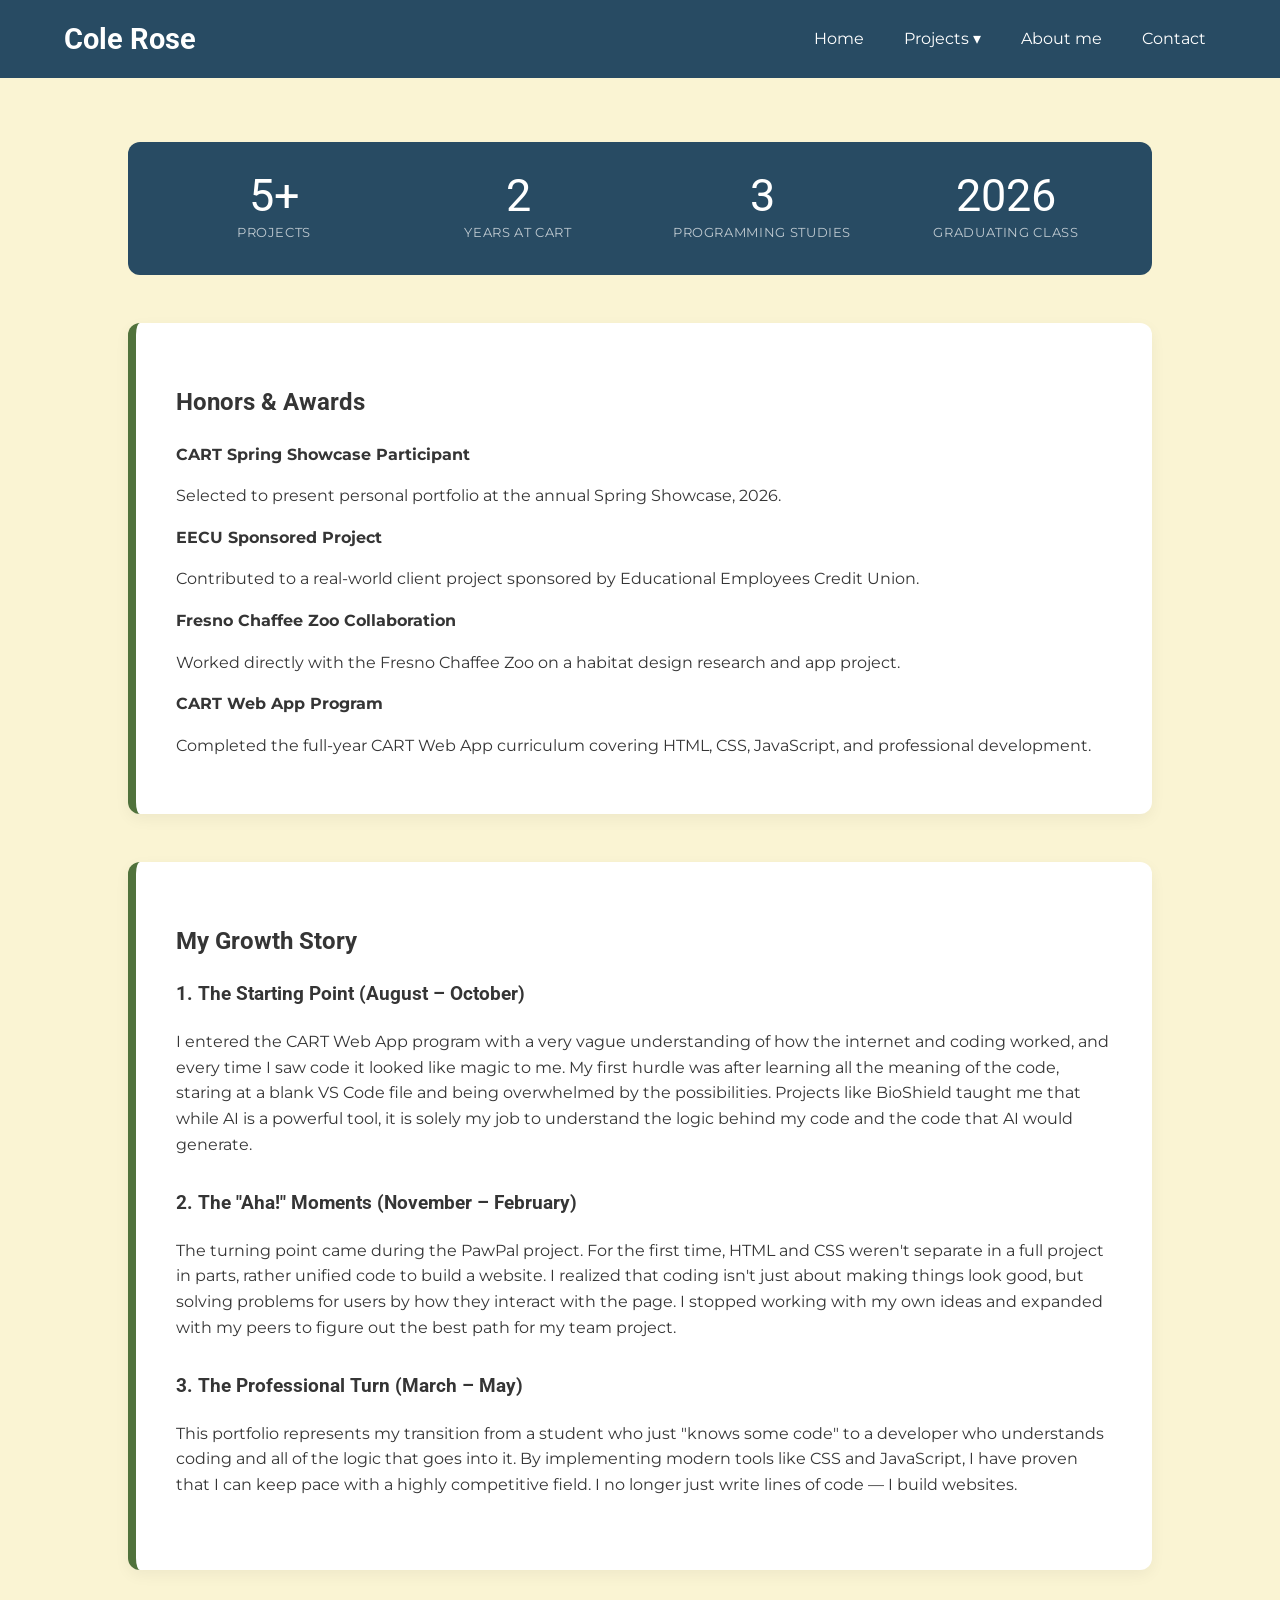
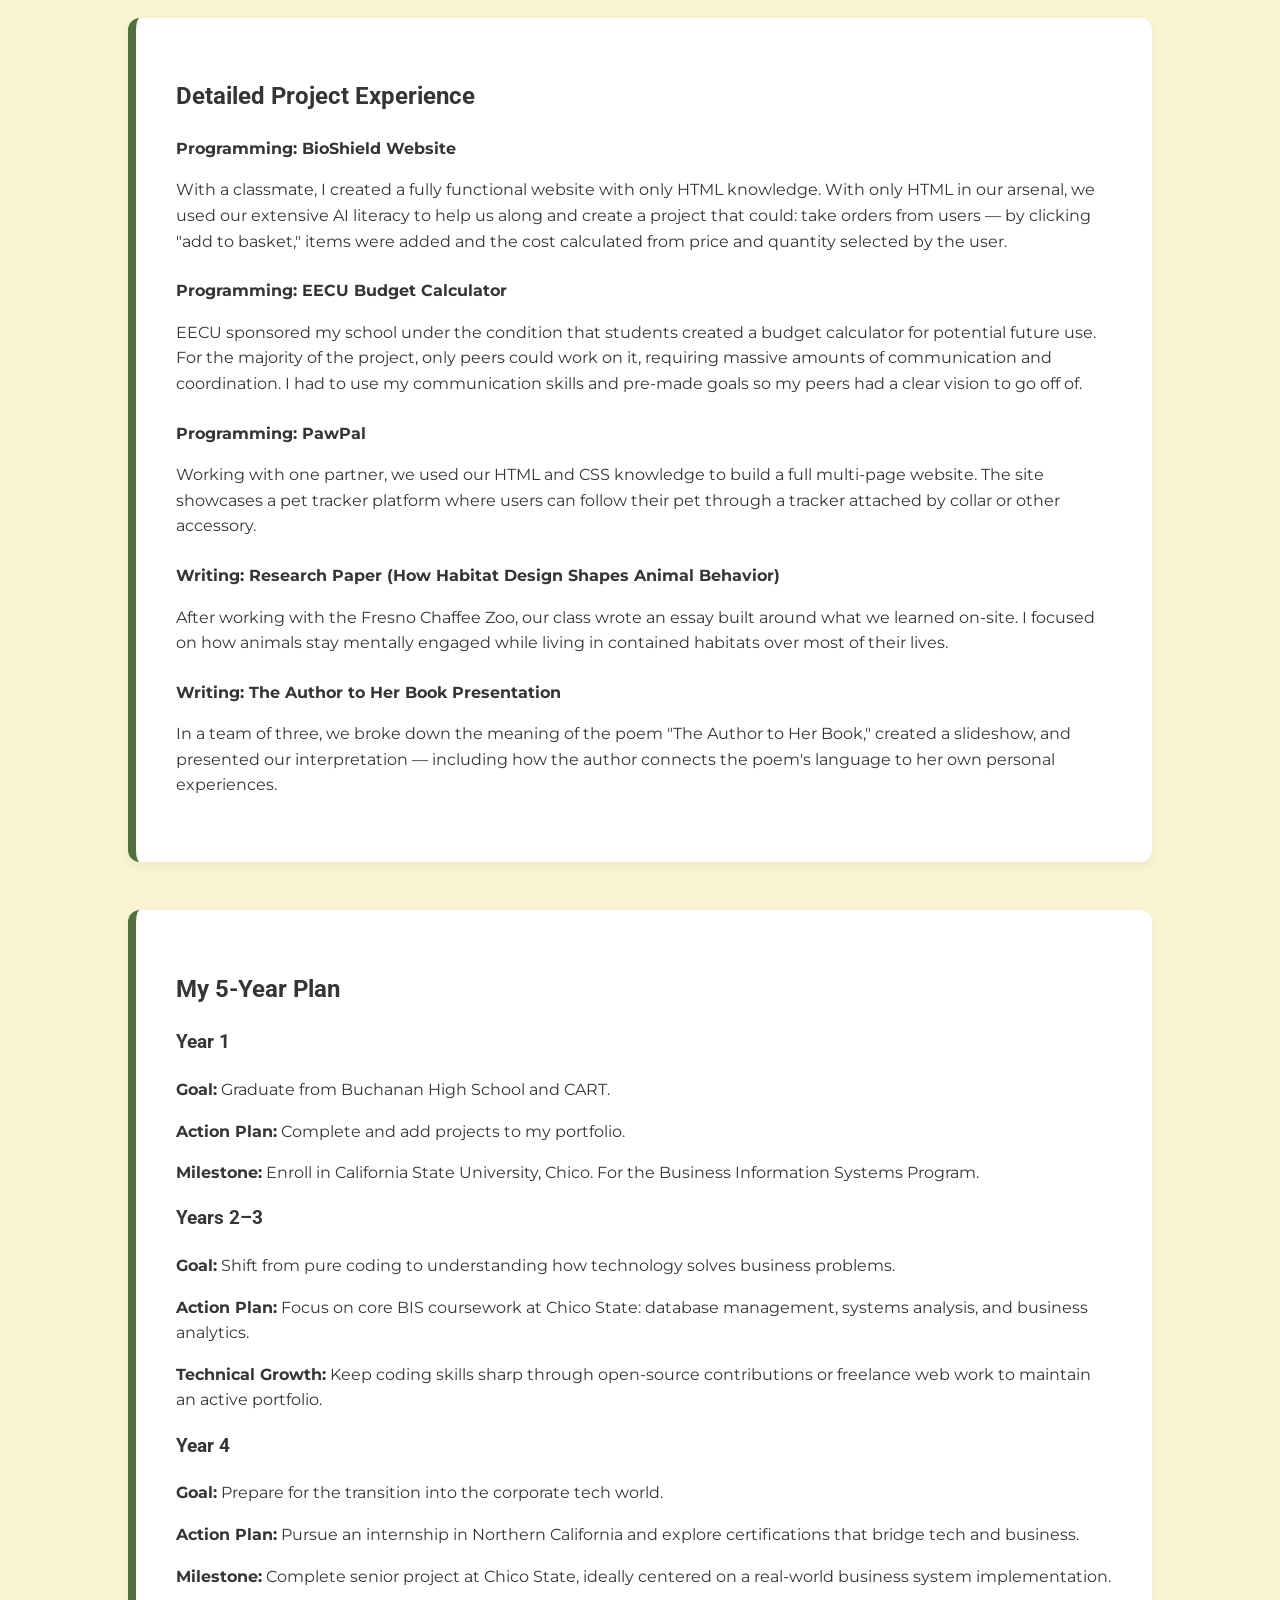
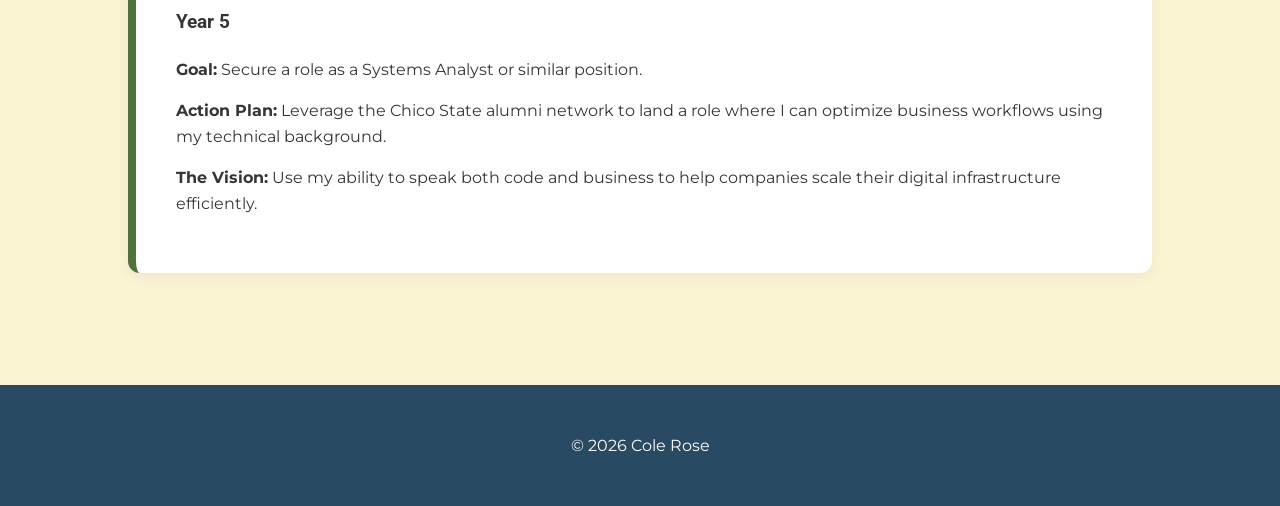
==== commit 46f5d0b2: "form submisson rework" ====
--- a/about.html
+++ b/about.html
@@ -61,37 +61,24 @@
             <h2>Honors &amp; Awards</h2>
 
             <!-- tried using a grid here but just went with stacked divs, simpler -->
-            <div class="honors-grid">
-                <div class="honor-item">
-                    <span class="honor-icon">🏆</span>
-                    <div>
-                        <strong>CART Spring Showcase Participant</strong>
-                        <p>Selected to present personal portfolio at the annual Spring Showcase, 2026.</p>
-                    </div>
-                </div>
-                <div class="honor-item">
-                    <span class="honor-icon">📜</span>
-                    <div>
-                        <strong>EECU Sponsored Project</strong>
-                        <p>Contributed to a real-world client project sponsored by Educational Employees Credit Union.
-                        </p>
-                    </div>
-                </div>
-                <div class="honor-item">
-                    <span class="honor-icon">🌿</span>
-                    <div>
-                        <strong>Fresno Chaffee Zoo Collaboration</strong>
-                        <p>Worked directly with the Fresno Chaffee Zoo on a habitat design research and app project.</p>
-                    </div>
-                </div>
-                <div class="honor-item">
-                    <span class="honor-icon">💻</span>
-                    <div>
-                        <strong>CART Web App Program</strong>
-                        <p>Completed the full-year CART Web App curriculum covering HTML, CSS, JavaScript, and
-                            professional development.</p>
-                    </div>
-                </div>
+            <strong>CART Spring Showcase Participant</strong>
+            <p>Selected to present personal portfolio at the annual Spring Showcase, 2026.</p>
+            </div>
+            </div>
+            <strong>EECU Sponsored Project</strong>
+            <p>Contributed to a real-world client project sponsored by Educational Employees Credit Union.
+            </p>
+            </div>
+            </div>
+            <strong>Fresno Chaffee Zoo Collaboration</strong>
+            <p>Worked directly with the Fresno Chaffee Zoo on a habitat design research and app project.</p>
+            </div>
+            </div>
+            <strong>CART Web App Program</strong>
+            <p>Completed the full-year CART Web App curriculum covering HTML, CSS, JavaScript, and
+                professional development.</p>
+            </div>
+            </div>
             </div>
         </article>
 
--- a/style.css
+++ b/style.css
@@ -36,7 +36,7 @@
     font-family: 'Roboto', sans-serif;
 }
 
-/*header / nav */
+/*header and nav */
 
 header {
     display: flex;
@@ -558,7 +558,7 @@
     color: white;
 }
 
- /* mobile responsive */
+/* mobile responsive */
 
 @media (max-width: 600px) {
 
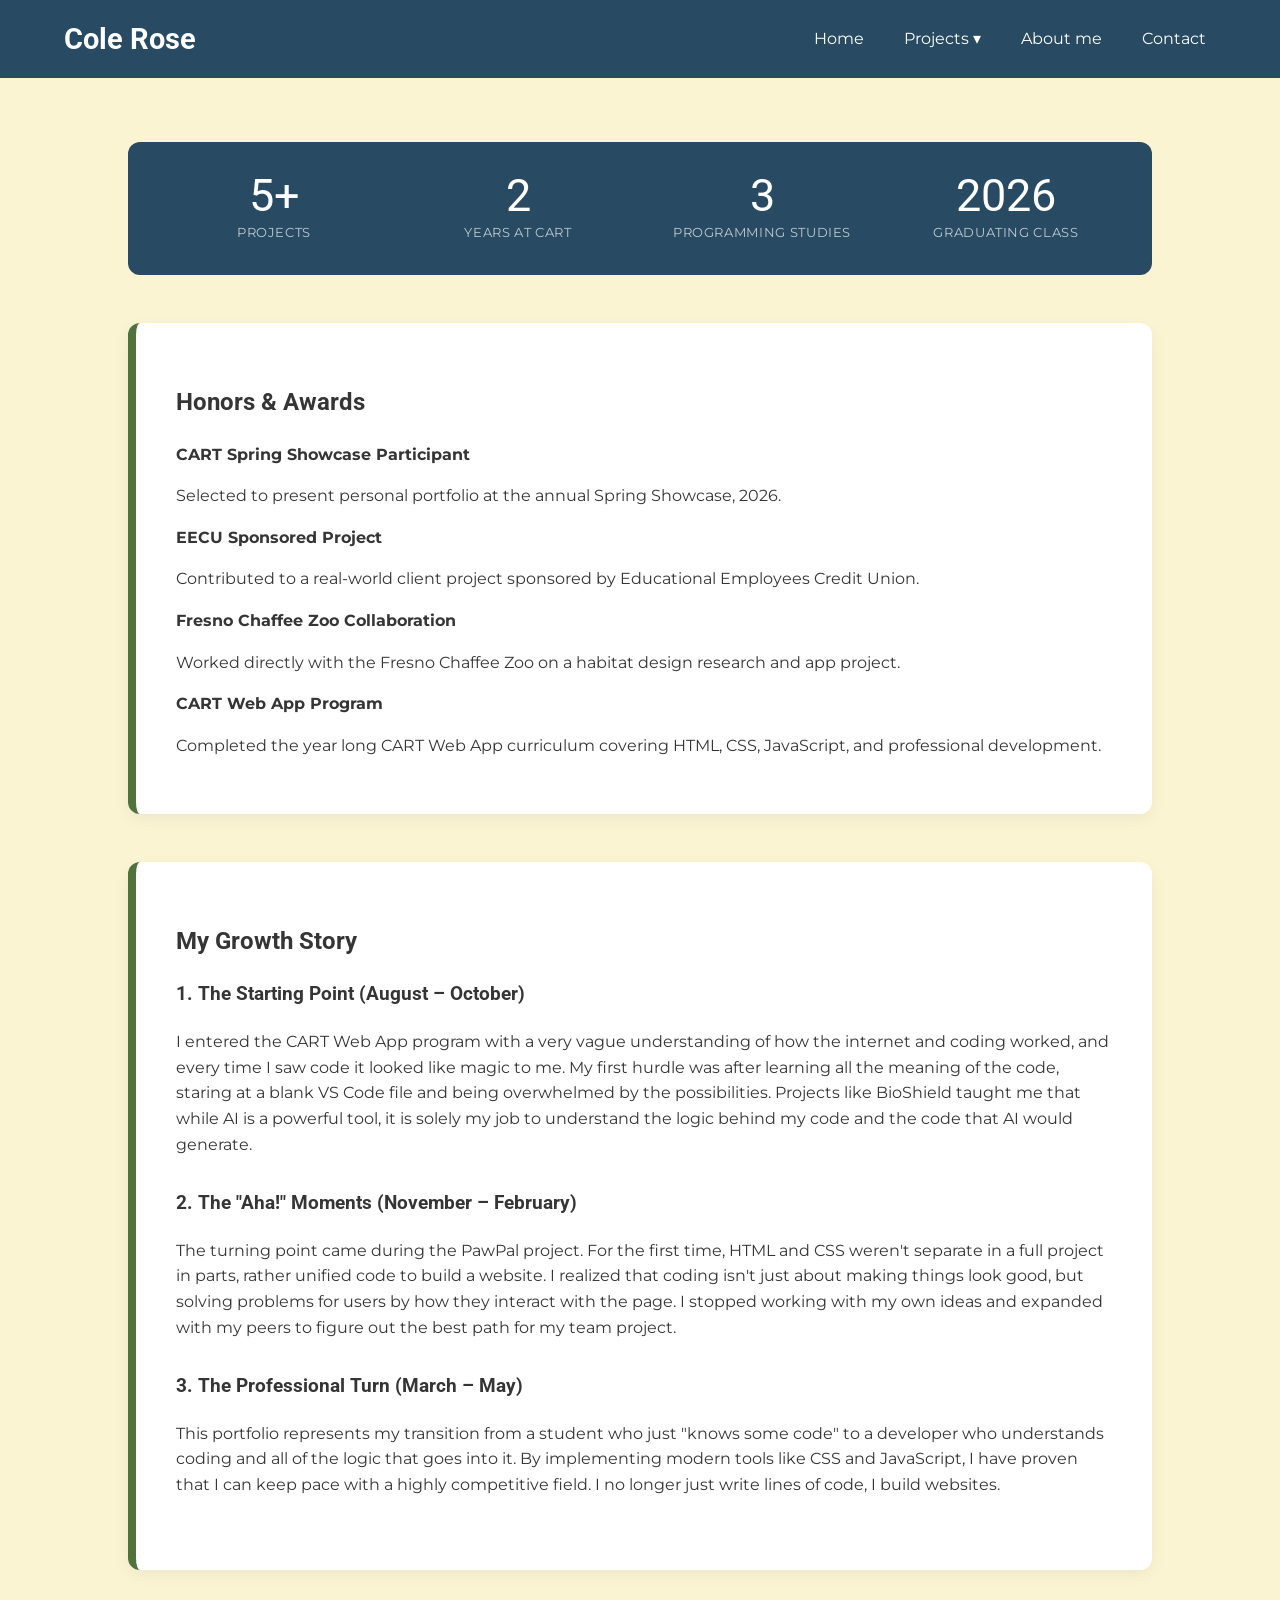
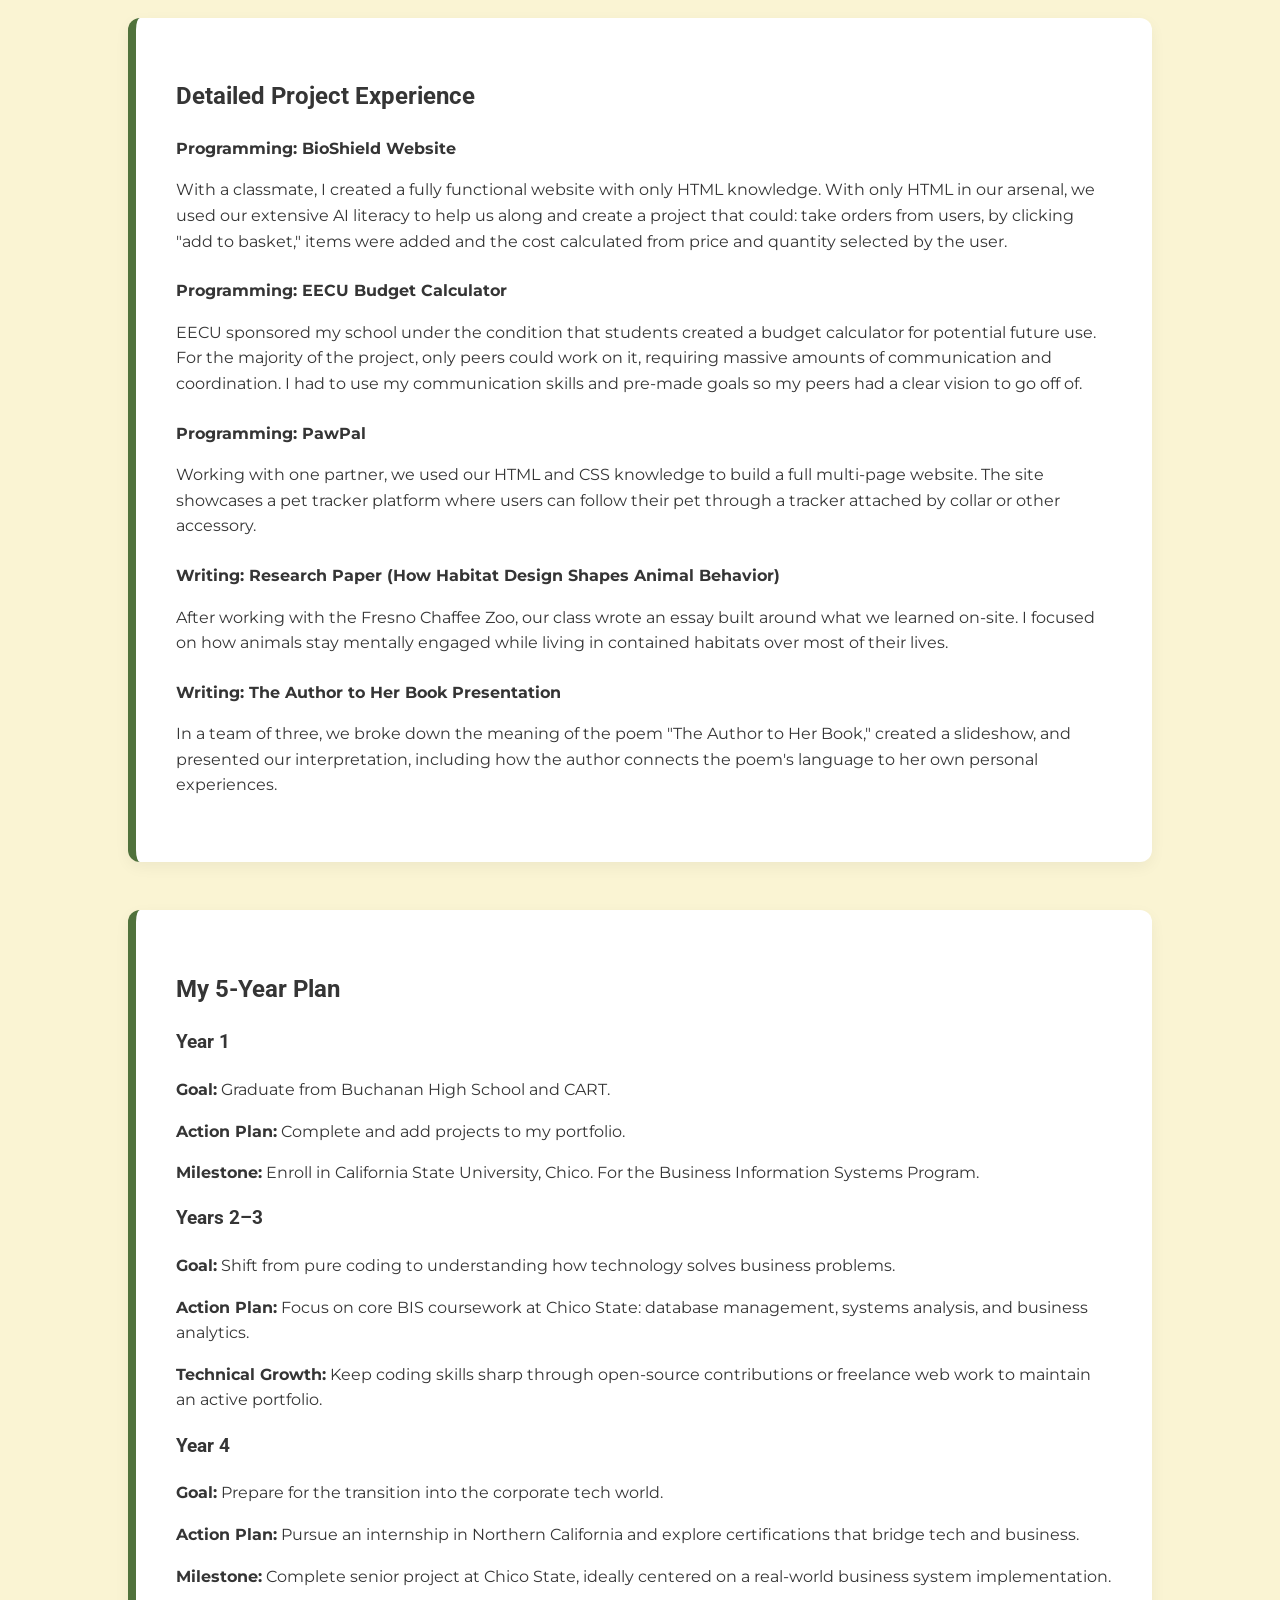
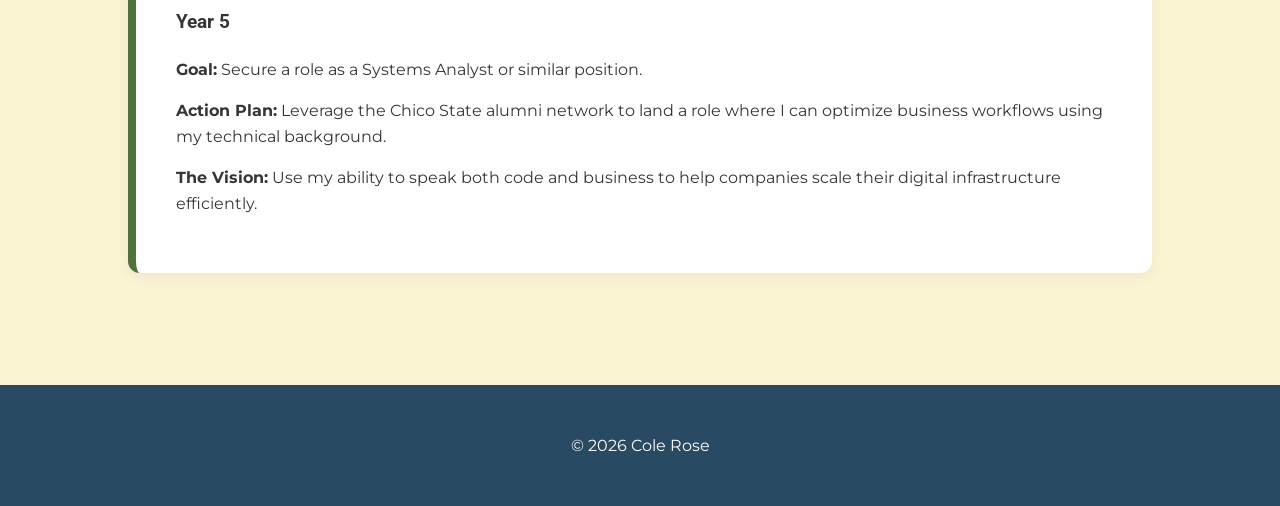
==== commit 36ea0c92: "minor changes" ====
--- a/about.html
+++ b/about.html
@@ -75,7 +75,7 @@
             </div>
             </div>
             <strong>CART Web App Program</strong>
-            <p>Completed the full-year CART Web App curriculum covering HTML, CSS, JavaScript, and
+            <p>Completed the year long CART Web App curriculum covering HTML, CSS, JavaScript, and
                 professional development.</p>
             </div>
             </div>
@@ -108,7 +108,7 @@
                 <p>This portfolio represents my transition from a student who just "knows some code" to a developer who
                     understands coding and all of the logic that goes into it. By implementing modern tools like CSS and
                     JavaScript, I have proven that I can keep pace with a highly competitive field. I no longer just
-                    write lines of code — I build websites.</p>
+                    write lines of code, I build websites.</p>
             </div>
         </article>
 
@@ -120,7 +120,7 @@
                 <strong>Programming: BioShield Website</strong>
                 <p>With a classmate, I created a fully functional website with only HTML knowledge. With only HTML in
                     our arsenal, we used our extensive AI literacy to help us along and create a project that could:
-                    take orders from users — by clicking "add to basket," items were added and the cost calculated from
+                    take orders from users, by clicking "add to basket," items were added and the cost calculated from
                     price and quantity selected by the user.</p>
             </div>
 
@@ -149,7 +149,7 @@
             <div class="project-entry">
                 <strong>Writing: The Author to Her Book Presentation</strong>
                 <p>In a team of three, we broke down the meaning of the poem "The Author to Her Book," created a
-                    slideshow, and presented our interpretation — including how the author connects the poem's language
+                    slideshow, and presented our interpretation, including how the author connects the poem's language
                     to her own personal experiences.</p>
             </div>
         </article>
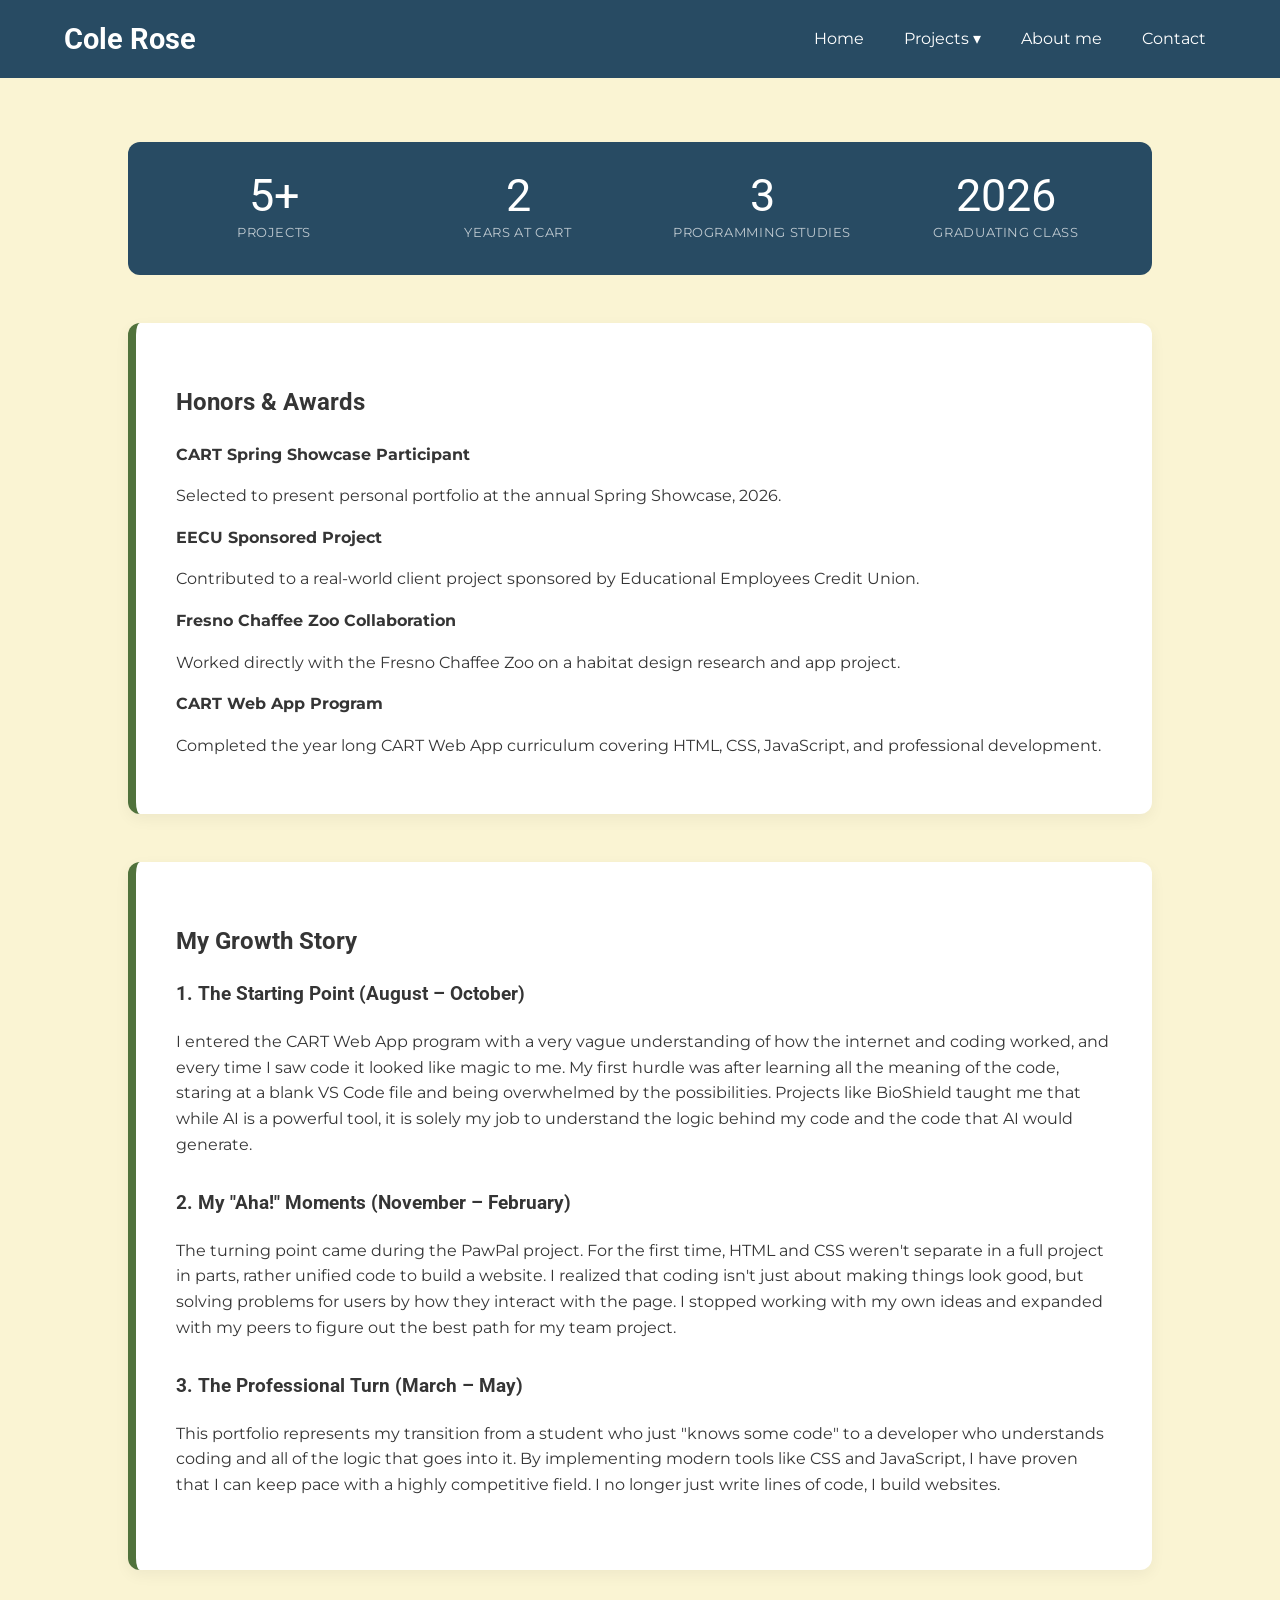
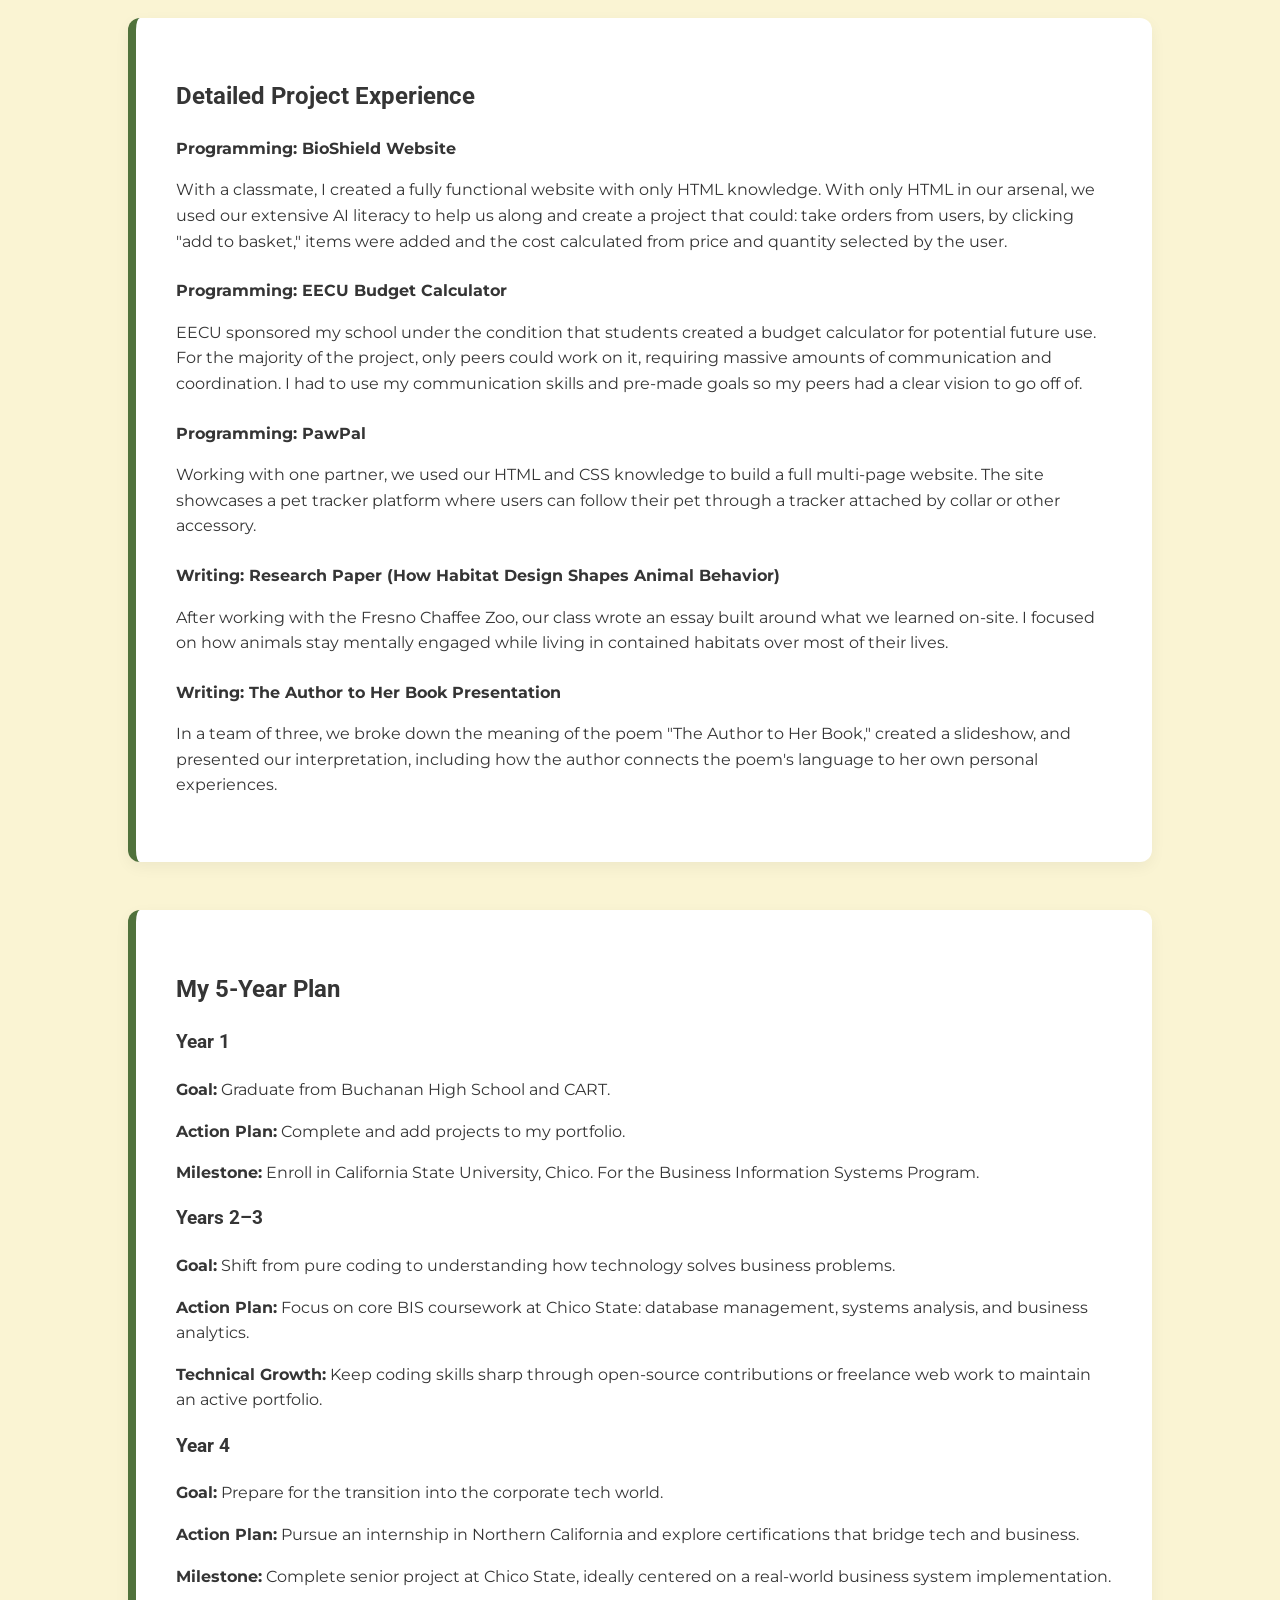
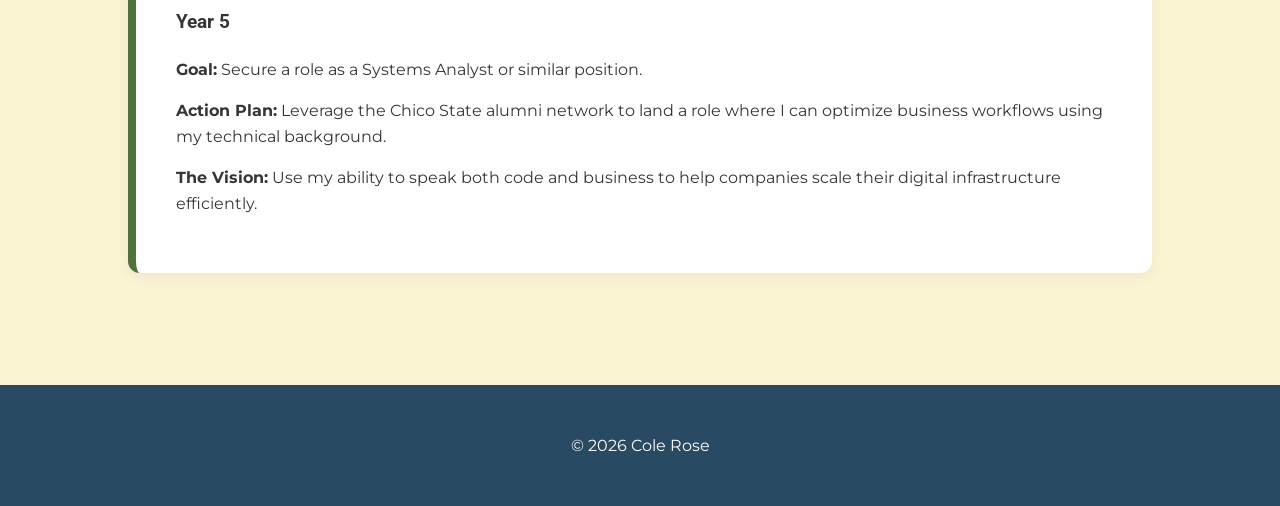
==== commit ee075de3: "minor css change on home" ====
--- a/about.html
+++ b/about.html
@@ -95,7 +95,7 @@
             </div>
 
             <div class="growth-section">
-                <h3>2. The "Aha!" Moments (November – February)</h3>
+                <h3>2. My "Aha!" Moments (November – February)</h3>
                 <p>The turning point came during the PawPal project. For the first time, HTML and CSS weren't separate
                     in a full project in parts, rather unified code to build a website. I realized that coding isn't
                     just about making things look good, but solving problems for users by how they interact with the
--- a/style.css
+++ b/style.css
@@ -154,6 +154,9 @@
     color: var(--primary-blue);
     font-size: clamp(1rem, 2.5vw, 1.3rem);
     margin: 0 0 1rem;
+    background-color: var(--white);
+    padding: 1vh;
+    border-radius: 10px;
 }
 
 /* skill tags under the name */
